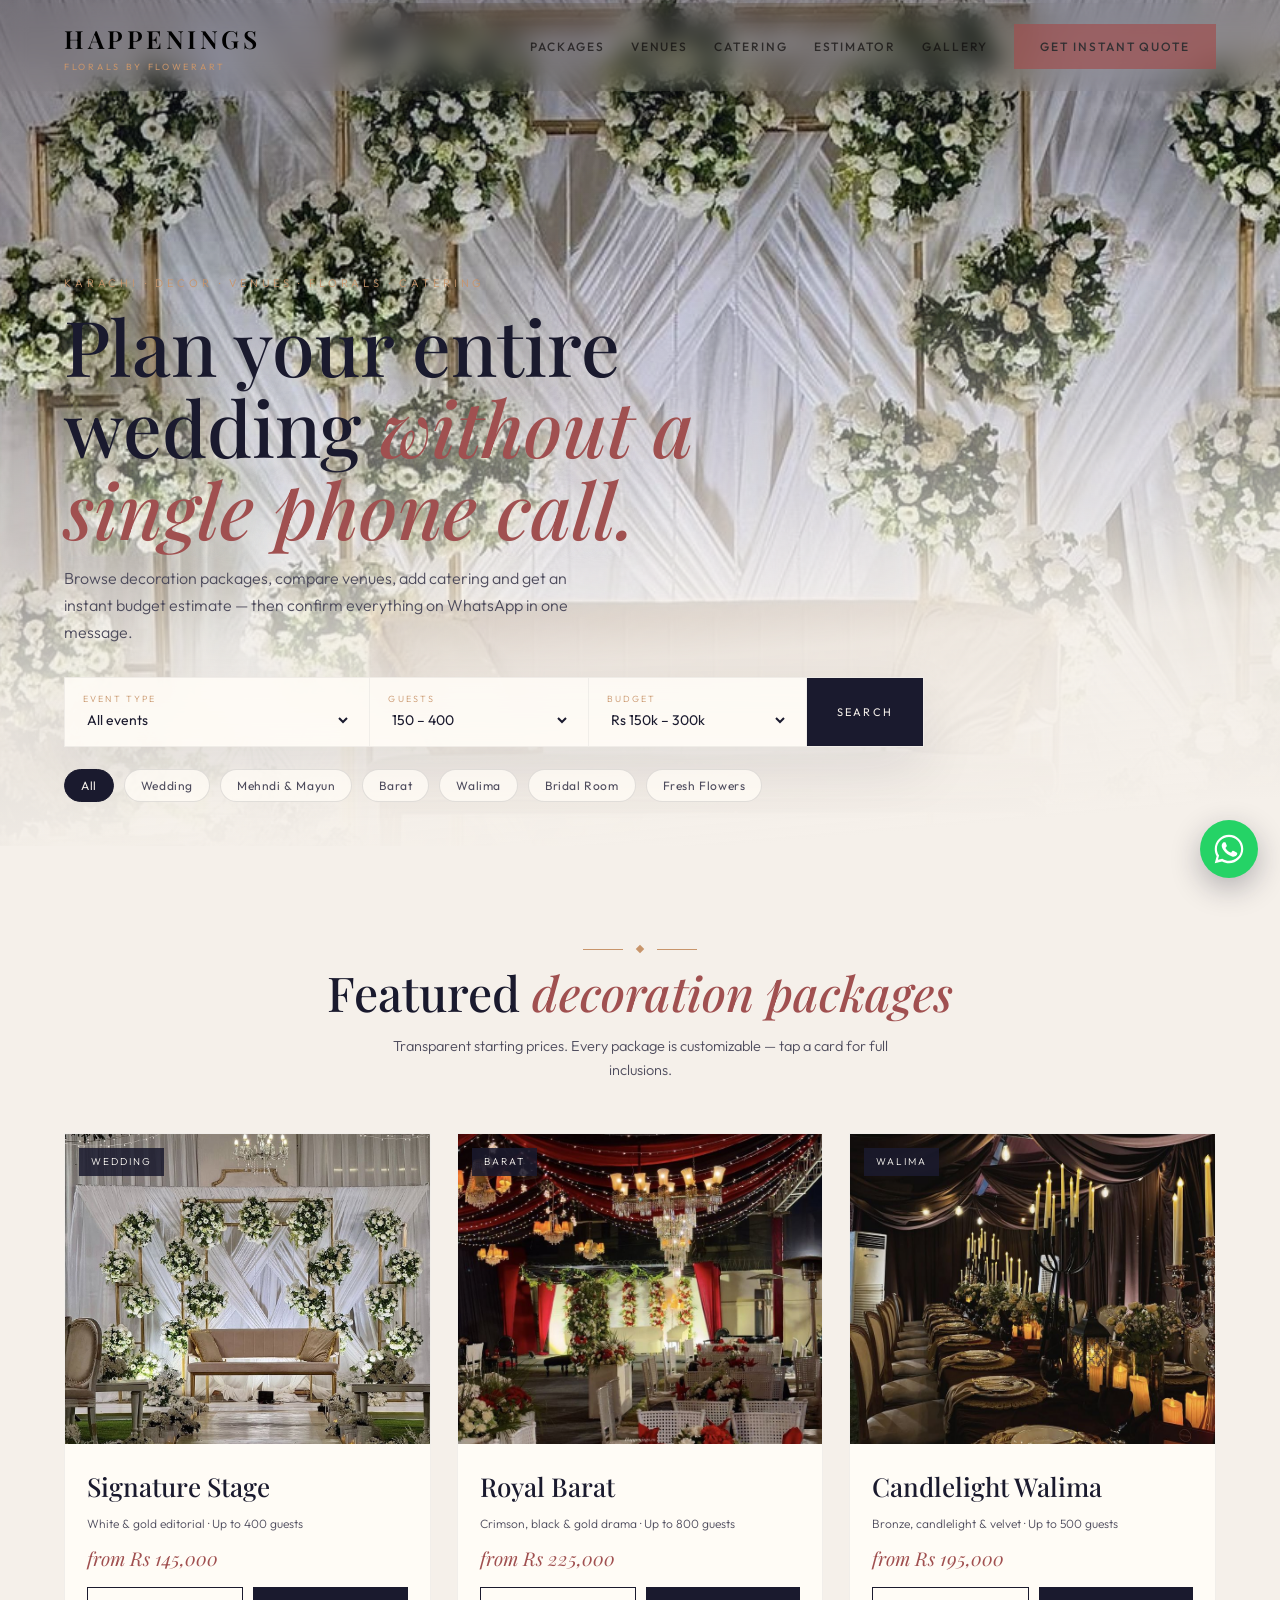
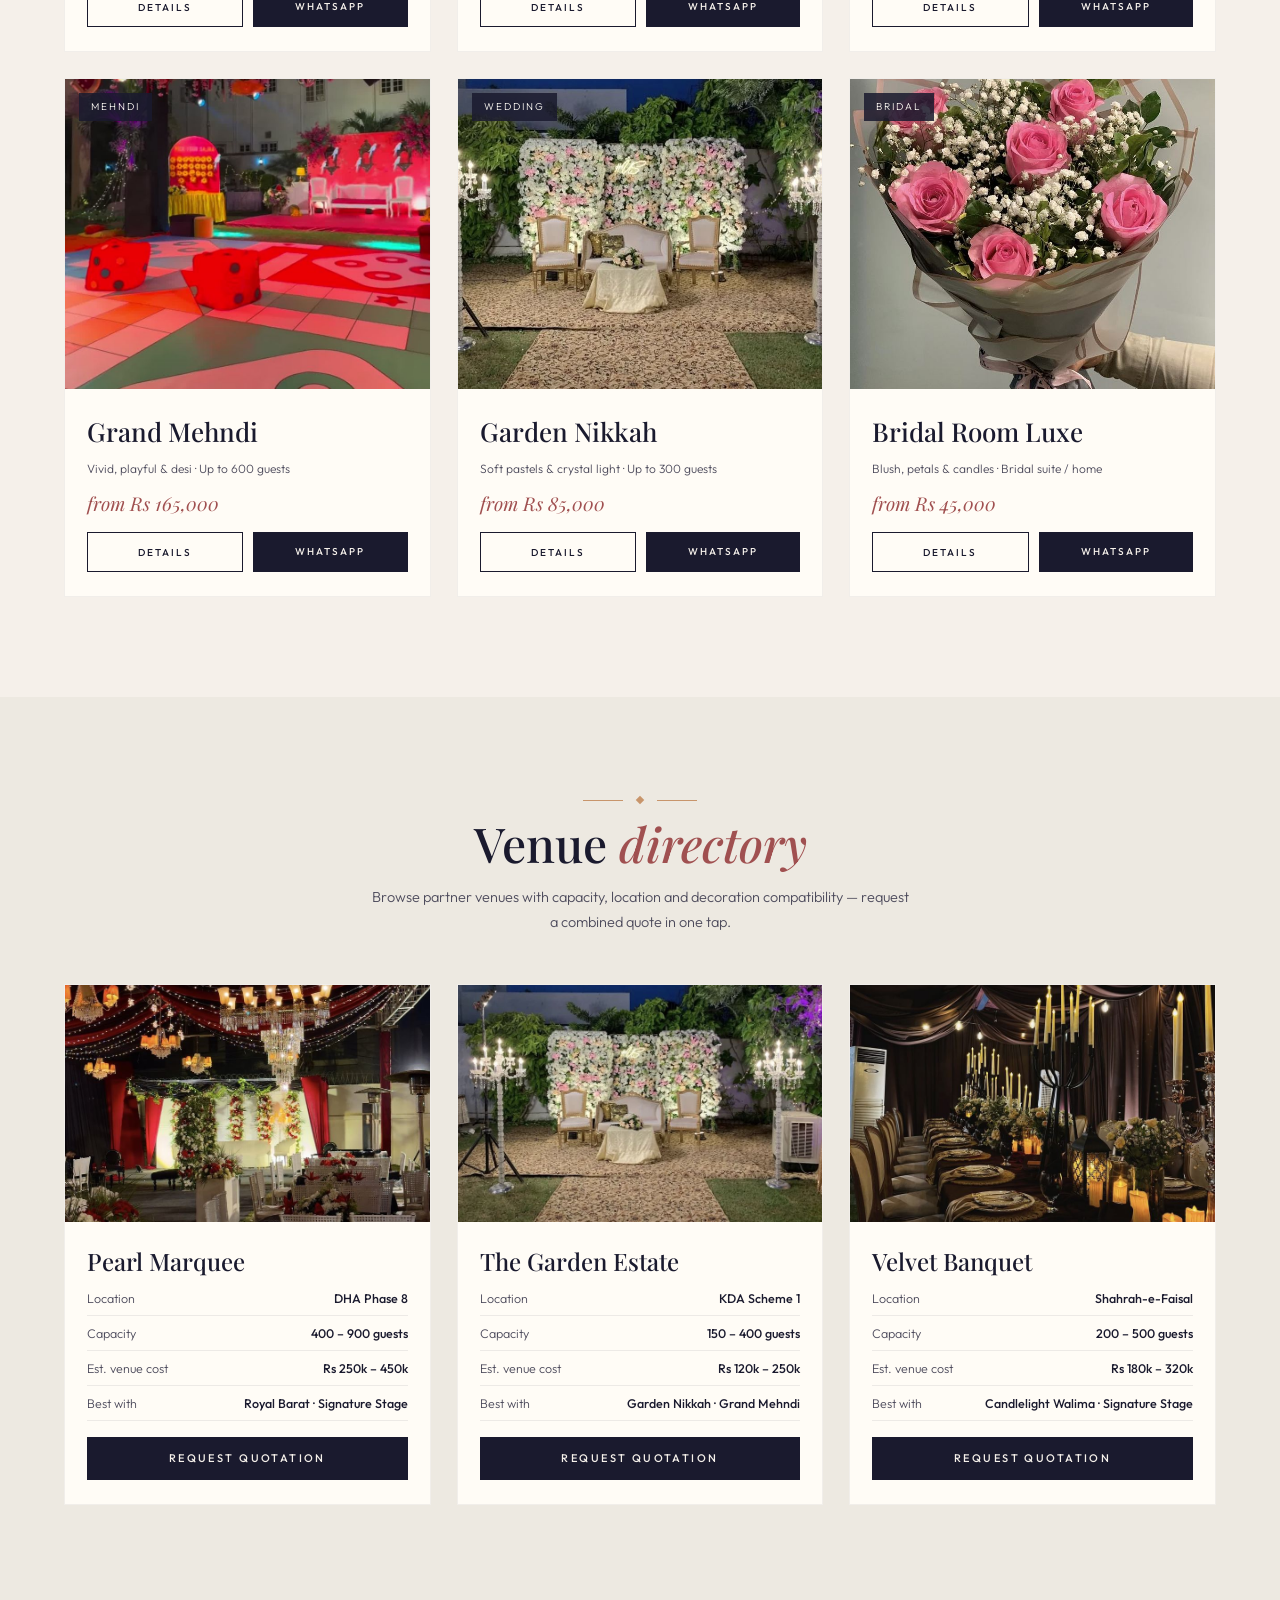
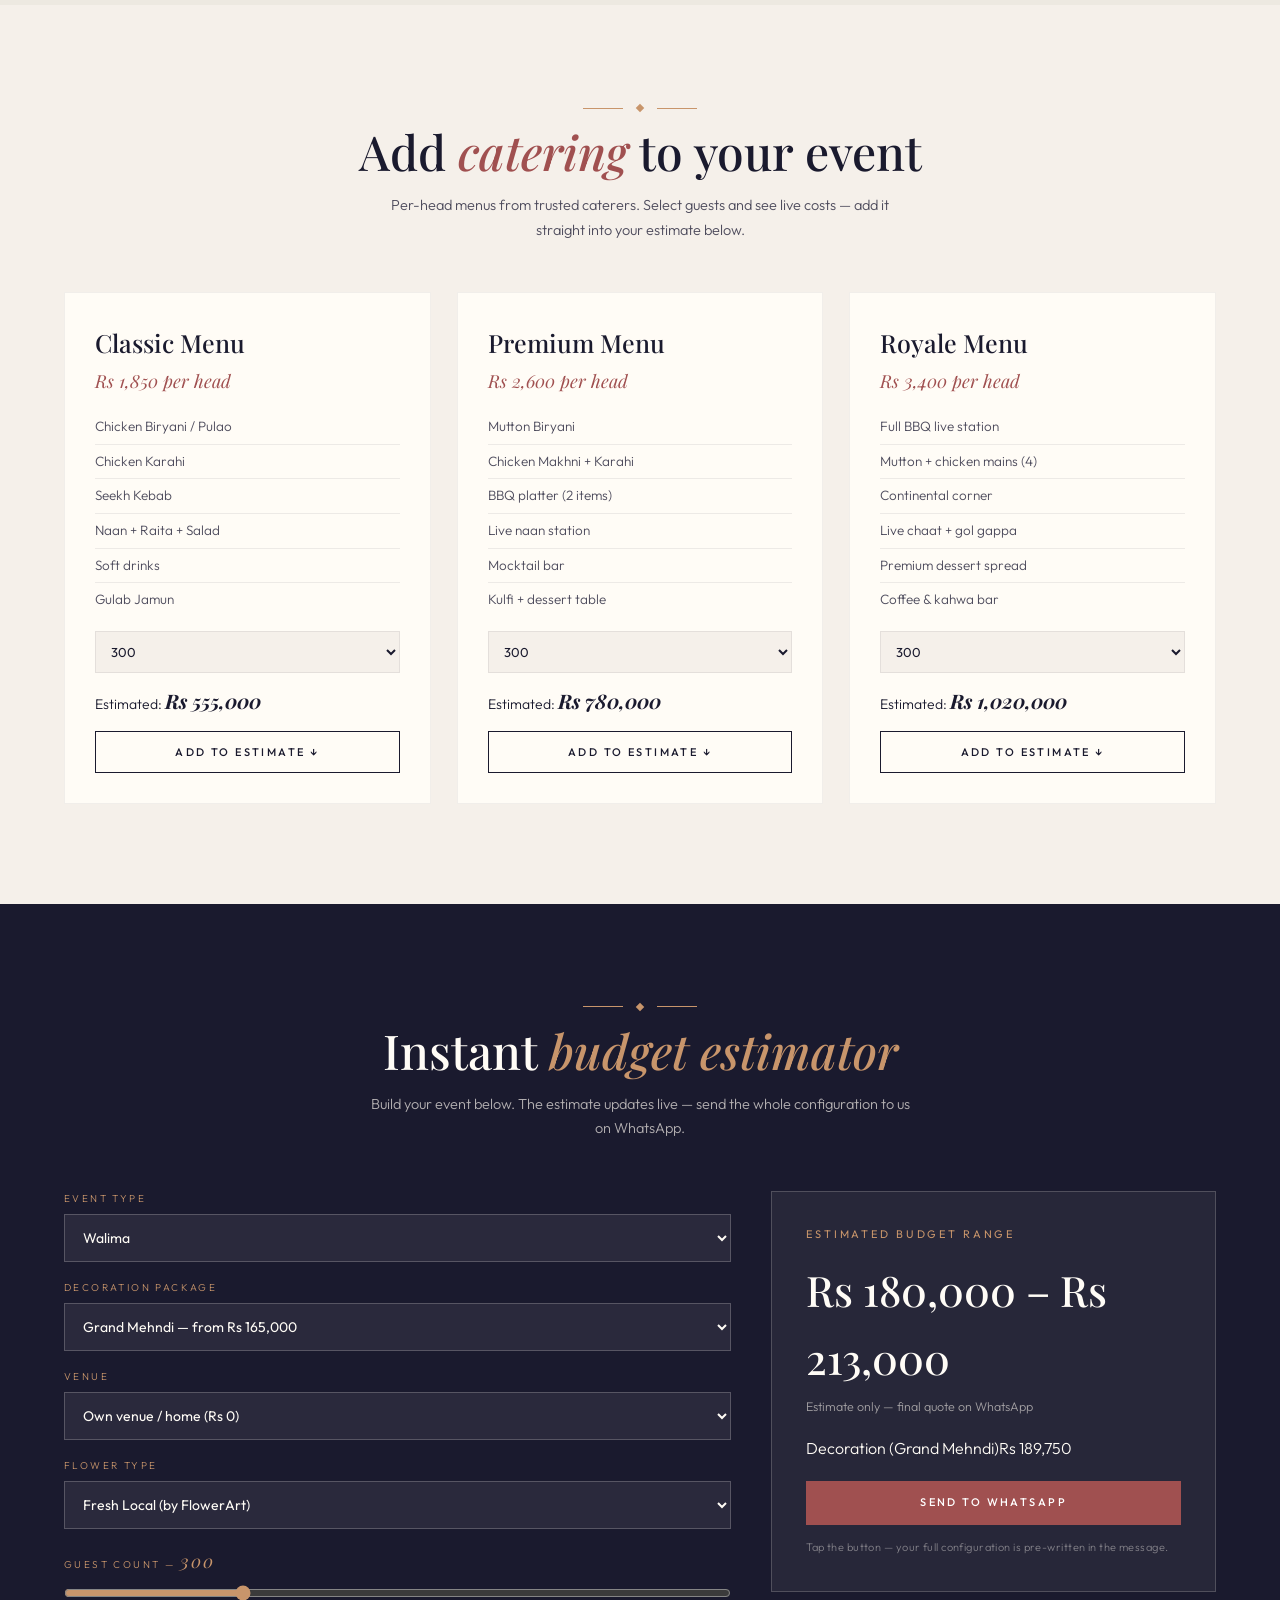
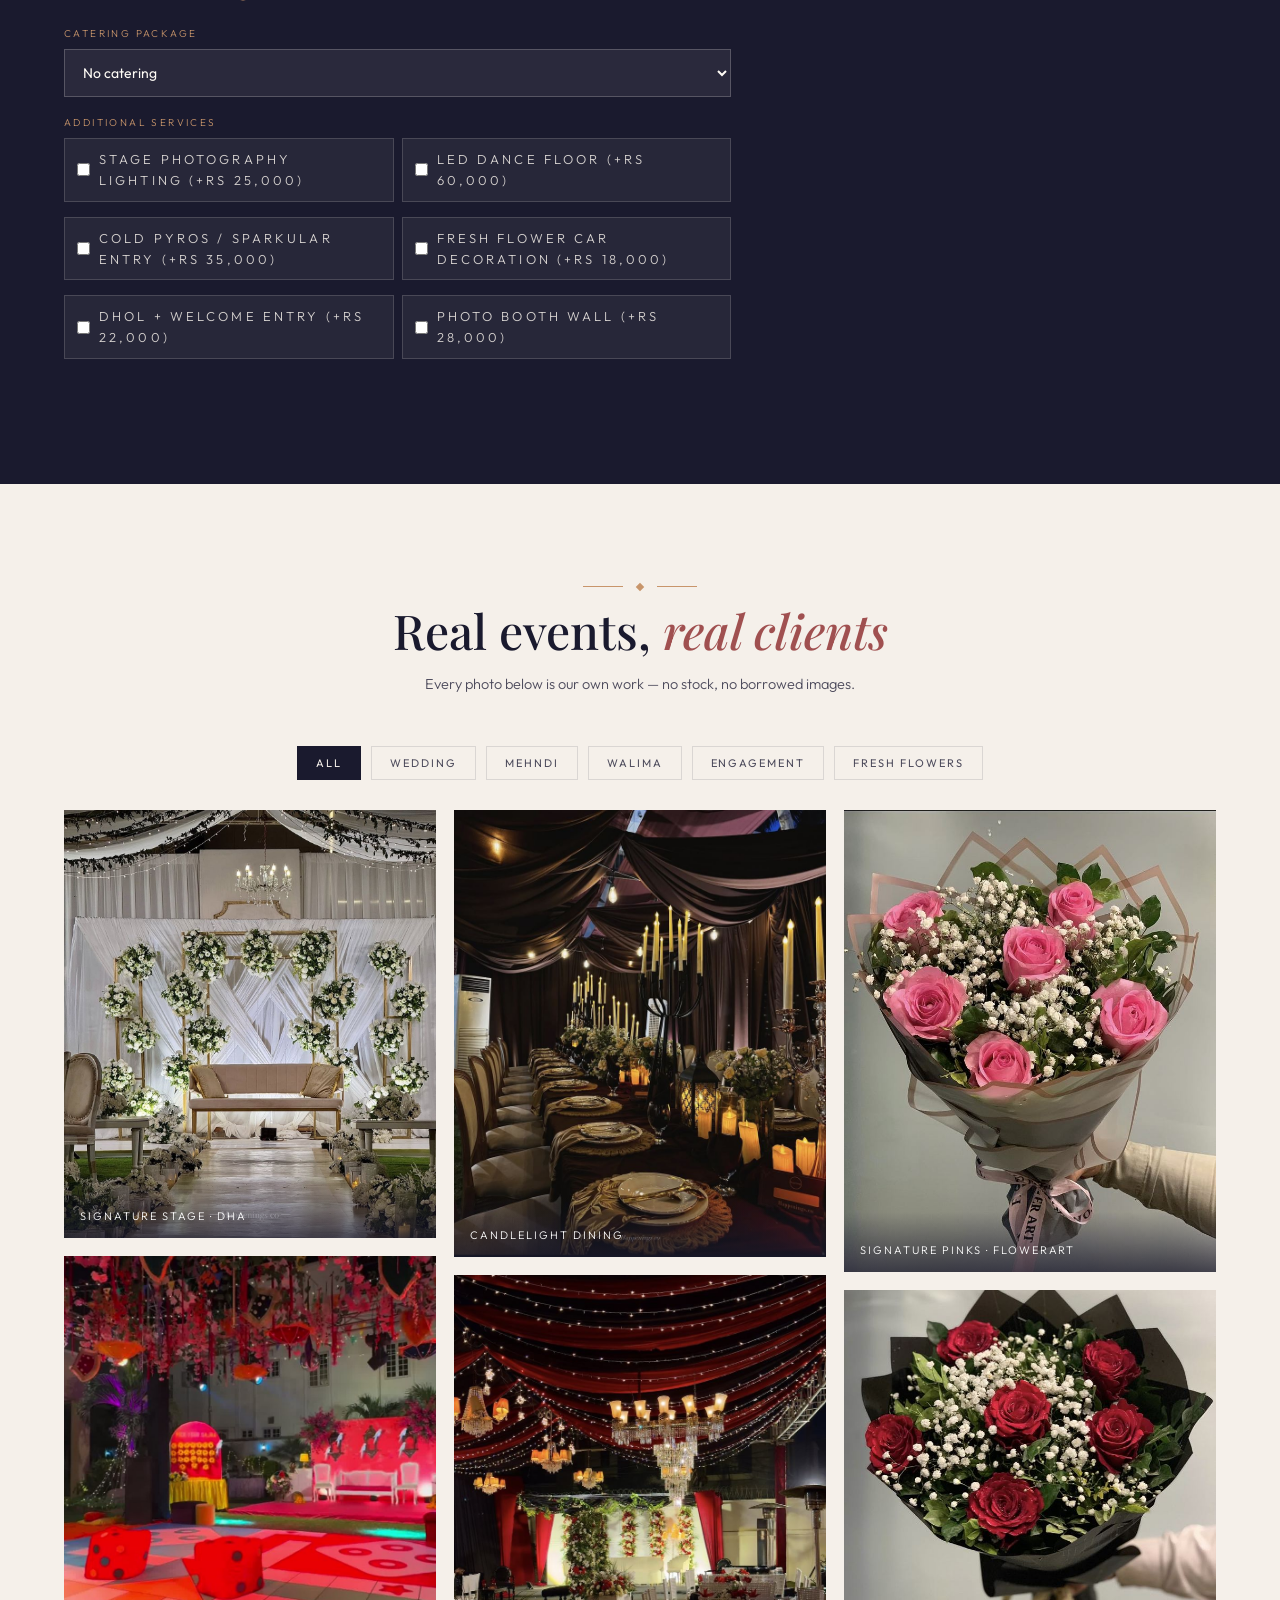
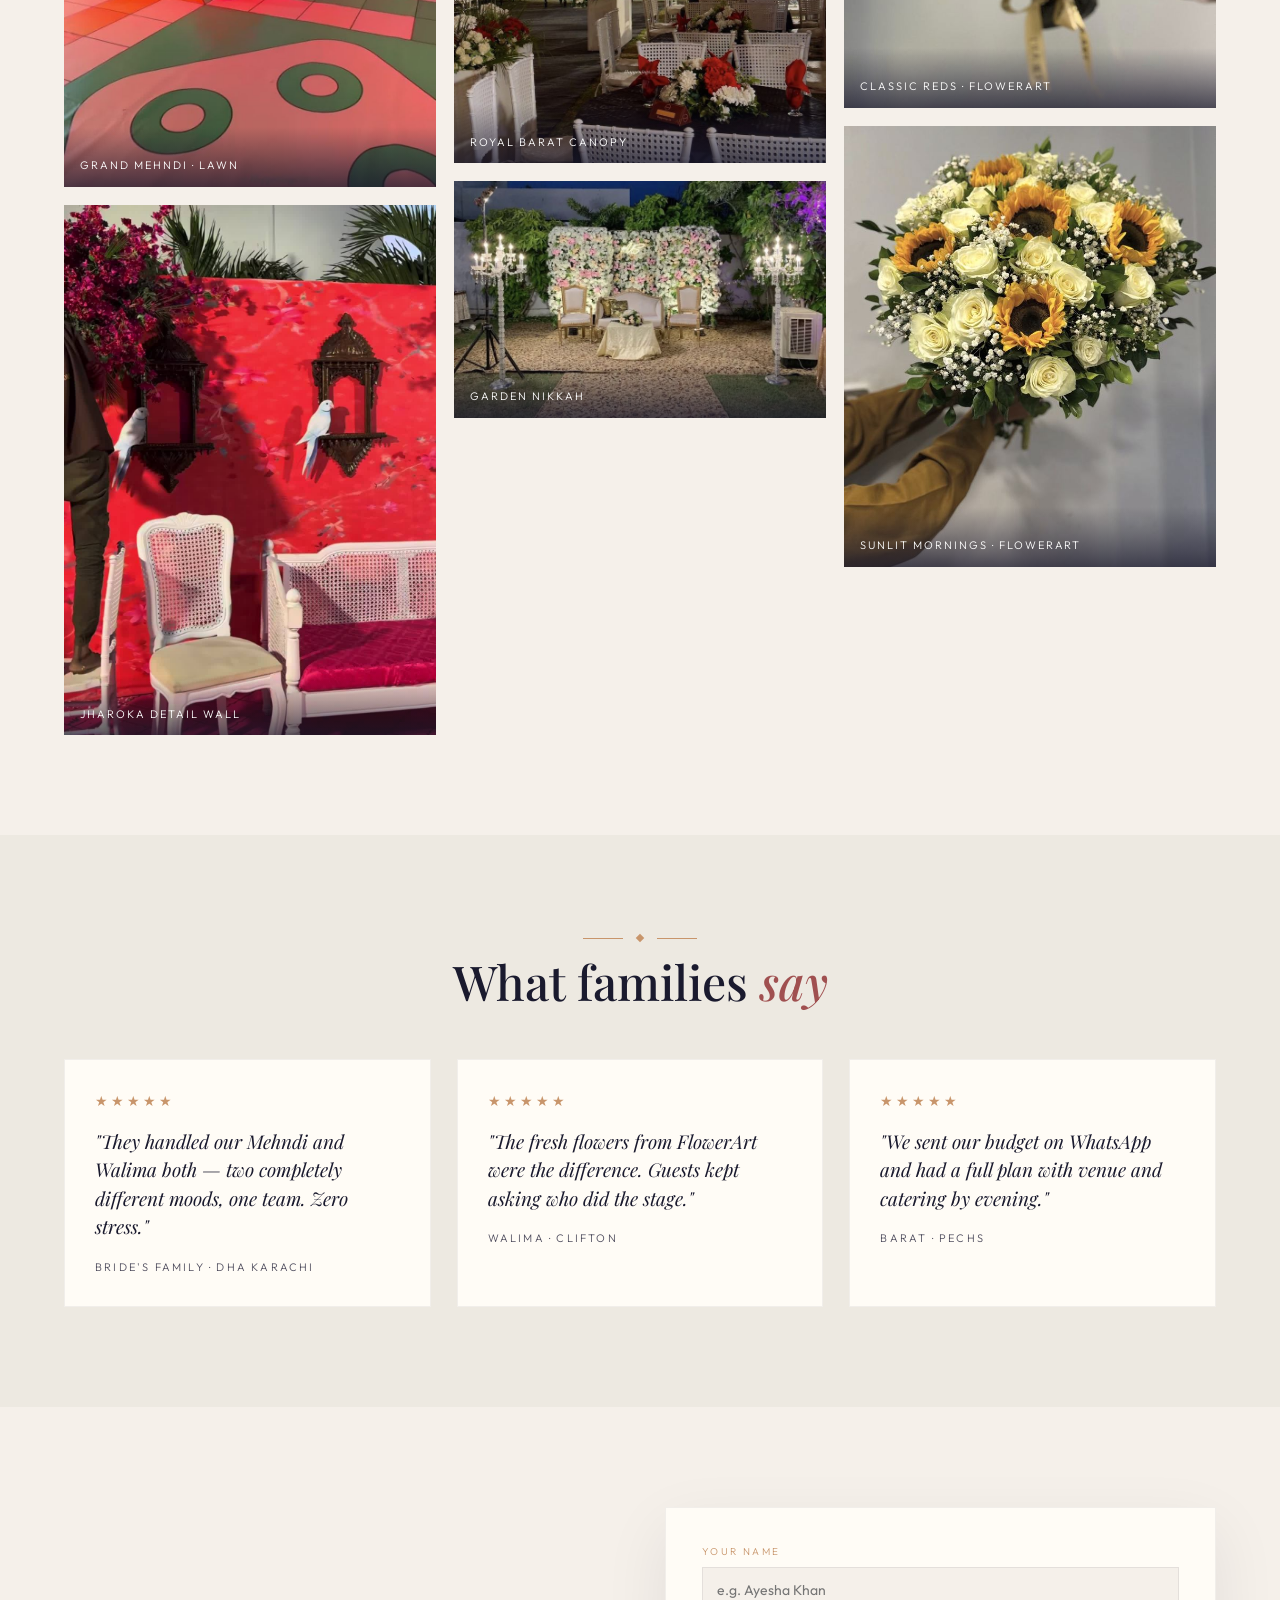
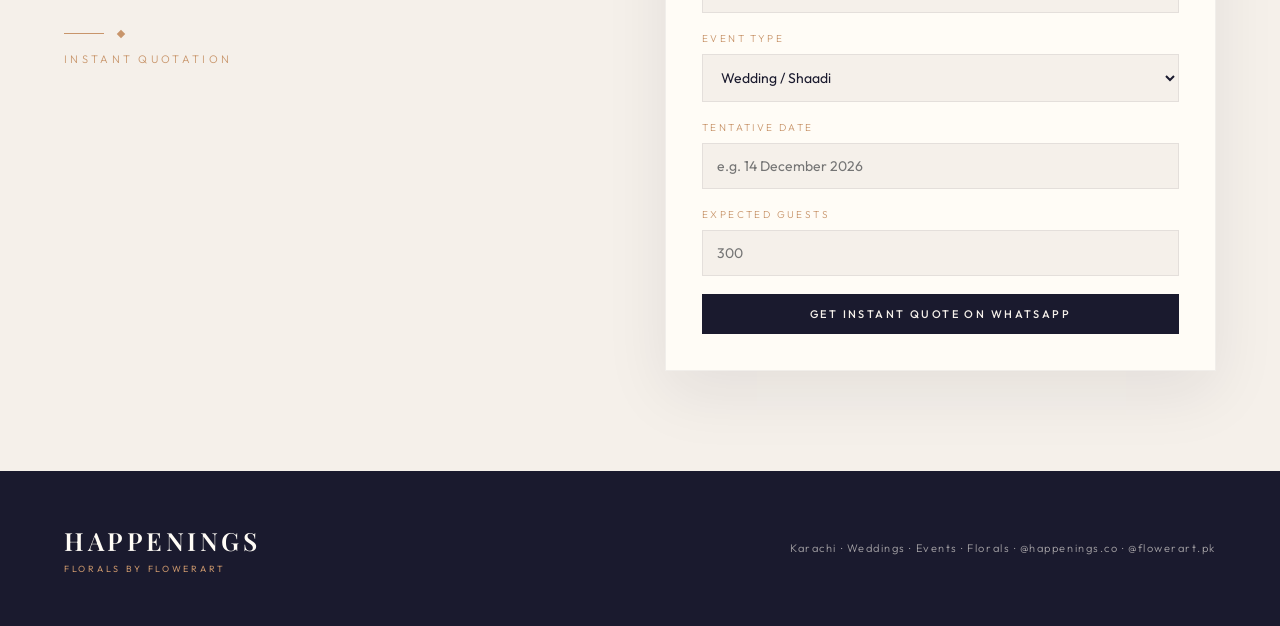
==== public/index.html @ 8556a4d1 "Deploy Happenings static site package" ====
<!DOCTYPE html>
<html lang="en">
<head>
<meta charset="UTF-8">
<meta name="viewport" content="width=device-width, initial-scale=1.0">
<meta name="description" content="Happenings — Karachi wedding decoration, venues, catering & event planning. Browse packages, get instant estimates on WhatsApp.">
<title>Happenings — Wedding Decor, Venues & Catering · Karachi</title>
<link rel="preconnect" href="https://fonts.googleapis.com">
<link rel="preconnect" href="https://fonts.gstatic.com" crossorigin>
<link href="https://fonts.googleapis.com/css2?family=Playfair+Display:ital,wght@0,400;0,500;0,600;0,700;1,400;1,500&family=Outfit:wght@300;400;500;600&display=swap" rel="stylesheet">
<style>
*{margin:0;padding:0;box-sizing:border-box}
html{scroll-behavior:smooth}
body{background:#F5F0EA;color:#1A1A2E;font-family:'Outfit',sans-serif;font-weight:300;line-height:1.6;overflow-x:hidden}
img{display:block;width:100%;height:100%;object-fit:cover}
::selection{background:#A05050;color:#fff}
a:focus-visible,button:focus-visible,select:focus-visible,input:focus-visible{outline:2px solid #A05050;outline-offset:2px}

/* Progress bar */
#progress{position:fixed;top:0;left:0;height:3px;background:linear-gradient(90deg,#C8956B,#A05050);z-index:999;width:0;pointer-events:none;transition:width .15s linear}

/* NAV */
nav{position:fixed;top:3px;left:0;right:0;z-index:60;display:flex;align-items:center;justify-content:space-between;padding:16px 5vw;background:rgba(245,240,234,0);backdrop-filter:blur(12px);border-bottom:1px solid transparent;transition:.4s}
nav.scrolled{background:rgba(245,240,234,.97);border-color:rgba(26,26,46,.08);box-shadow:0 2px 20px rgba(26,26,46,.06)}
.wm{font-family:'Playfair Display',serif;font-size:25px;letter-spacing:.14em;text-transform:uppercase;font-weight:600;color:#000}
.wm span{display:block;font-size:9px;letter-spacing:.3em;color:#C8956B;font-family:'Outfit';font-weight:400;margin-top:1px}
.nlinks{display:flex;gap:26px;align-items:center}
.nlinks a{color:#0f0c0c;text-decoration:none;font-size:12px;letter-spacing:.16em;text-transform:uppercase;opacity:.7;transition:.3s;font-weight:500}
.nlinks a:hover{opacity:1}
.btn{display:inline-block;border:none;text-decoration:none;font-size:11px;letter-spacing:.22em;text-transform:uppercase;padding:13px 26px;transition:.3s;font-weight:500;cursor:pointer;font-family:'Outfit',sans-serif}
.btn-rose{background:#A05050;color:#fff}
.btn-rose:hover{background:#1A1A2E}
.btn-dark{background:#1A1A2E;color:#F5F0EA}
.btn-dark:hover{background:#A05050}
.btn-line{background:transparent;border:1px solid #1A1A2E;color:#1A1A2E}
.btn-line:hover{background:#1A1A2E;color:#F5F0EA}

/* HERO */
header{min-height:94vh;display:flex;align-items:flex-end;position:relative;overflow:hidden;isolation:isolate}
.hero-bg{position:absolute;inset:-15%;z-index:0;will-change:transform}
.hero-veil{position:absolute;inset:0;z-index:1;background:linear-gradient(175deg,rgba(26,26,46,.38) 0%,rgba(26,26,46,.06) 35%,rgba(245,240,234,.92) 75%,#F5F0EA 95%)}
.hero-inner{width:100%;padding:160px 5vw 44px;position:relative;z-index:2}
h1{font-family:'Playfair Display',serif;font-weight:500;font-size:clamp(40px,6vw,78px);line-height:1.06;max-width:15ch;color:#1A1A2E;text-shadow:0 1px 24px rgba(245,240,234,.5)}
h1 em{font-style:italic;color:#A05050}
.hero-sub{max-width:50ch;margin-top:16px;font-size:16px;color:#4D4B5C;line-height:1.7}
@keyframes heroIn{from{opacity:0;transform:translateY(40px)}to{opacity:1;transform:none}}
.hero-anim{opacity:0;animation:heroIn 1s ease forwards}

/* SEARCH */
.search{margin-top:30px;background:rgba(255,252,246,.88);backdrop-filter:blur(14px);border:1px solid rgba(26,26,46,.06);box-shadow:0 22px 60px rgba(26,26,46,.09);display:grid;grid-template-columns:1.4fr 1fr 1fr auto;max-width:860px}
.search > div{padding:14px 18px;border-right:1px solid rgba(26,26,46,.06);display:flex;flex-direction:column;gap:2px}
.search label{font-size:9px;letter-spacing:.24em;text-transform:uppercase;color:#C8956B}
.search select{border:none;background:transparent;font-family:'Outfit';font-size:14px;color:#1A1A2E;padding:2px 0}
.search button{border:none;background:#1A1A2E;color:#F5F0EA;padding:0 30px;font-size:11px;letter-spacing:.2em;text-transform:uppercase;cursor:pointer;transition:.3s;font-family:'Outfit'}
.search button:hover{background:#A05050}

/* CHIPS */
.chips{display:flex;gap:10px;flex-wrap:wrap;margin-top:22px}
.chip{border:1px solid rgba(26,26,46,.12);background:rgba(255,252,246,.8);padding:8px 16px;font-size:12px;letter-spacing:.05em;border-radius:30px;cursor:pointer;transition:.25s;color:#4D4B5C;font-family:'Outfit'}
.chip.on{background:#1A1A2E;color:#F5F0EA;border-color:#1A1A2E}

/* SECTION */
section{padding:100px 5vw}
.diamond{display:flex;align-items:center;justify-content:center;gap:14px;margin-bottom:14px}
.diamond .l{width:40px;height:1px;background:#C8956B}
.diamond .d{width:6px;height:6px;background:#C8956B;transform:rotate(45deg)}
.sec-title{text-align:center;margin-bottom:50px}
h2{font-family:'Playfair Display',serif;font-weight:500;font-size:clamp(30px,4vw,48px);line-height:1.12}
h2 em{font-style:italic;color:#A05050}
.sec-sub{max-width:54ch;margin:14px auto 0;font-size:14.5px;color:#4D4B5C;line-height:1.7}

/* GRID */
.g3{display:grid;grid-template-columns:repeat(3,1fr);gap:26px}

/* PACKAGE CARD */
.pcard{background:#FFFCF6;border:1px solid rgba(26,26,46,.06);display:flex;flex-direction:column;transition:transform .35s,box-shadow .35s}
.pcard:hover{transform:translateY(-6px);box-shadow:0 22px 60px rgba(26,26,46,.12)}
.pcard .ph{aspect-ratio:4/3.4;overflow:hidden;position:relative}
.pcard .ph img{transition:transform .7s}
.pcard:hover .ph img{transform:scale(1.05)}
.ptag{position:absolute;top:14px;left:14px;background:rgba(26,26,46,.85);color:#FFFCF6;font-size:10px;letter-spacing:.2em;text-transform:uppercase;padding:6px 12px}
.pcard .tx{padding:22px 22px 24px;display:flex;flex-direction:column;flex:1}
.pcard h3{font-family:'Playfair Display',serif;font-size:26px;font-weight:500}
.pcard .meta{font-size:12px;color:#4D4B5C;margin:6px 0 10px}
.pcard .price{font-family:'Playfair Display',serif;font-style:italic;font-size:19px;color:#A05050;margin-bottom:14px}
.pcard .btns{margin-top:auto;display:flex;gap:10px}
.pcard .btns>*{flex:1;text-align:center;padding:12px 8px;font-size:10px;letter-spacing:.2em}

/* VENUE */
.alt-bg{background:#EDE9E1}
.vcard{background:#FFFCF6;border:1px solid rgba(26,26,46,.06);transition:transform .35s,box-shadow .35s}
.vcard:hover{transform:translateY(-6px);box-shadow:0 22px 60px rgba(26,26,46,.10)}
.vcard .ph{aspect-ratio:4/2.6;overflow:hidden}
.vcard .ph img{transition:transform .7s}
.vcard:hover .ph img{transform:scale(1.04)}
.vcard .tx{padding:20px 22px 24px}
.vcard h3{font-family:'Playfair Display',serif;font-size:24px;font-weight:500}
.vrow{display:flex;justify-content:space-between;font-size:12.5px;color:#4D4B5C;padding:7px 0;border-bottom:1px solid rgba(26,26,46,.08)}
.vrow b{color:#1A1A2E;font-weight:500}

/* CATERING */
.ccard{background:#FFFCF6;border:1px solid rgba(26,26,46,.06);padding:30px}
.ccard h3{font-family:'Playfair Display',serif;font-size:25px;font-weight:500}
.ccard .per{font-family:'Playfair Display',serif;font-style:italic;font-size:18px;color:#A05050;margin:4px 0 14px}
.ccard li{list-style:none;font-size:13.5px;color:#4D4B5C;padding:6px 0;border-top:1px solid rgba(26,26,46,.08)}
.ccard li:first-child{border-top:none}
.csel{width:100%;padding:11px;border:1px solid rgba(26,26,46,.08);background:#F5F0EA;font-family:'Outfit';font-size:13px;color:#1A1A2E;margin-top:14px}
.ccost{margin-top:12px;font-size:14px}
.ccost b{font-family:'Playfair Display',serif;font-style:italic;font-size:20px;color:#1A1A2E}

/* ESTIMATOR */
.est{background:#1A1A2E;color:#FFFCF6}
.est h2{color:#FFFCF6}
.est h2 em{color:#C8956B}
.est-grid{display:grid;grid-template-columns:1.2fr .8fr;gap:40px;align-items:start}
.efl{margin-bottom:18px}
.efl label{display:block;font-size:10px;letter-spacing:.24em;text-transform:uppercase;color:#C8956B;margin-bottom:7px}
.efl select,.efl input[type=number]{width:100%;padding:13px 14px;background:rgba(245,240,234,.07);border:1px solid rgba(245,240,234,.22);color:#FFFCF6;font-family:'Outfit';font-size:14px}
.efl select option{color:#1A1A2E}
.efl input[type=range]{width:100%;accent-color:#C8956B}
.gval{font-family:'Playfair Display',serif;font-style:italic;font-size:18px;color:#C8956B}
.addg{display:grid;grid-template-columns:1fr 1fr;gap:8px}
.addg label{display:flex;gap:9px;align-items:center;font-size:13px;color:rgba(245,240,234,.85);background:rgba(245,240,234,.06);border:1px solid rgba(245,240,234,.16);padding:10px 12px;cursor:pointer}
.addg input{accent-color:#C8956B}
.est-out{background:rgba(245,240,234,.06);border:1px solid rgba(245,240,234,.2);padding:34px;position:sticky;top:90px}
.est-out h3{font-size:11px;letter-spacing:.26em;text-transform:uppercase;color:#C8956B;font-weight:400}
.est-total{font-family:'Playfair Display',serif;font-weight:500;font-size:clamp(28px,3.4vw,42px);margin:14px 0 4px;color:#FFFCF6}
.est-sub{font-size:12.5px;color:rgba(245,240,234,.6)}
.est-lines div{display:flex;justify-content:space-between;padding:7px 0;border-top:1px solid rgba(245,240,234,.14);color:rgba(245,240,234,.85);font-size:13px}
.est-disc{font-size:11px;color:rgba(245,240,234,.45);margin-top:14px;letter-spacing:.04em}

/* GALLERY */
.gtab{border:1px solid rgba(26,26,46,.12);background:transparent;padding:9px 18px;font-size:11px;letter-spacing:.18em;text-transform:uppercase;color:#4D4B5C;cursor:pointer;transition:.25s;font-family:'Outfit'}
.gtab.on{background:#1A1A2E;color:#F5F0EA;border-color:#1A1A2E}
.masonry{column-count:3;column-gap:18px}
.gitem{break-inside:avoid;margin-bottom:18px;position:relative;overflow:hidden}
.gitem img{transition:transform .6s}
.gitem:hover img{transform:scale(1.04)}
.gitem figcaption{position:absolute;bottom:0;left:0;right:0;padding:30px 16px 12px;font-size:11px;letter-spacing:.18em;text-transform:uppercase;color:#fff;background:linear-gradient(transparent,rgba(26,26,46,.7))}

/* TESTIMONIALS */
.tcard{border:1px solid rgba(26,26,46,.06);background:#FFFCF6;padding:30px}
.tcard .stars{color:#C8956B;letter-spacing:3px;font-size:14px}
.tcard p{font-family:'Playfair Display',serif;font-style:italic;font-size:19px;line-height:1.5;margin:14px 0 18px;color:#1A1A2E}
.tcard .who{font-size:11px;letter-spacing:.2em;text-transform:uppercase;color:#4D4B5C}

/* QUOTE */
.qgrid{display:grid;grid-template-columns:1fr 1fr;gap:50px;align-items:center}
.qform{background:#FFFCF6;border:1px solid rgba(26,26,46,.06);padding:36px;box-shadow:0 22px 60px rgba(26,26,46,.08)}
.qform label{display:block;font-size:10px;letter-spacing:.24em;text-transform:uppercase;color:#C8956B;margin-bottom:7px}
.qform input,.qform select{width:100%;padding:13px 14px;border:1px solid rgba(26,26,46,.08);background:#F5F0EA;font-family:'Outfit';font-size:14px;color:#1A1A2E;margin-bottom:18px}

/* MODAL */
.modal-wrap{position:fixed;inset:0;z-index:80;background:rgba(26,26,46,.5);display:none;align-items:center;justify-content:center;padding:4vw;backdrop-filter:blur(4px)}
.modal-wrap.open{display:flex}
.modal{background:#FFFCF6;max-width:880px;width:100%;max-height:88vh;overflow:auto;display:grid;grid-template-columns:1fr 1.1fr}
.modal .ph{min-height:320px}
.modal h3{font-family:'Playfair Display',serif;font-size:32px;font-weight:500}
.modal .price{font-family:'Playfair Display',serif;font-style:italic;font-size:20px;color:#A05050;margin:6px 0 18px}
.modal h4{font-size:11px;letter-spacing:.24em;text-transform:uppercase;color:#C8956B;margin:18px 0 8px;font-weight:400}
.modal .specs{display:grid;grid-template-columns:1fr 1fr;gap:4px 18px;font-size:13px;color:#4D4B5C}
.modal .specs b{color:#1A1A2E;font-weight:500}
.modal li{list-style:none;font-size:13.5px;color:#4D4B5C;padding:6px 0;border-top:1px solid rgba(26,26,46,.08)}
.modal li:first-child{border-top:none}
.mclose{position:sticky;top:0;float:right;background:#1A1A2E;color:#F5F0EA;border:none;width:38px;height:38px;font-size:16px;cursor:pointer;transition:.3s;z-index:2}
.mclose:hover{background:#A05050}

footer{background:#1A1A2E;color:rgba(245,240,234,.65);padding:50px 5vw;display:flex;justify-content:space-between;flex-wrap:wrap;gap:20px;align-items:center}
footer .wm{color:#FFFCF6}

.wa-fab{position:fixed;right:22px;bottom:22px;z-index:70;background:#25D366;color:#fff;width:58px;height:58px;border-radius:50%;display:flex;align-items:center;justify-content:center;box-shadow:0 10px 30px rgba(26,26,46,.3);text-decoration:none;transition:transform .25s}
.wa-fab:hover{transform:scale(1.1)}
.wa-fab svg{width:30px;height:30px;fill:#fff}

[data-reveal]{opacity:0;transform:translateY(24px);transition:opacity .75s ease,transform .75s ease}
[data-reveal].in{opacity:1;transform:none}
@media(prefers-reduced-motion:reduce){[data-reveal]{opacity:1;transform:none;transition:none}.hero-anim{animation:none;opacity:1}html{scroll-behavior:auto}}
@media(max-width:980px){.nlinks a:not(.btn-rose){display:none}.g3{grid-template-columns:1fr 1fr}.masonry{column-count:2}.search{grid-template-columns:1fr 1fr}.search button{grid-column:1/-1;padding:14px}.est-grid{grid-template-columns:1fr}.est-out{position:static}.qgrid{grid-template-columns:1fr}.modal{grid-template-columns:1fr;max-height:92vh}.modal .ph{min-height:220px}}
@media(max-width:600px){.g3{grid-template-columns:1fr}.masonry{column-count:1}section{padding:80px 6vw}.addg{grid-template-columns:1fr}}
</style>
</head>
<body>
<div id="progress"></div>
<nav id="nav">
  <div class="wm">Happenings<span>florals by FlowerArt</span></div>
  <div class="nlinks">
    <a href="#packages">Packages</a><a href="#venues">Venues</a><a href="#catering">Catering</a><a href="#estimator">Estimator</a><a href="#gallery">Gallery</a>
    <a class="btn btn-rose" href="#quote">Get Instant Quote</a>
  </div>
</nav>

<header>
  <div class="hero-bg" id="hero-bg"><img id="hero-img" alt="Luxury wedding stage by Happenings"></div>
  <div class="hero-veil"></div>
  <div class="hero-inner">
    <p class="hero-anim" style="font-size:11px;letter-spacing:.35em;text-transform:uppercase;color:#C8956B;animation-delay:.2s">Karachi · Decor · Venues · Florals · Catering</p>
    <h1 class="hero-anim" style="margin-top:12px;animation-delay:.45s">Plan your entire wedding <em>without a single phone call.</em></h1>
    <p class="hero-sub hero-anim" style="animation-delay:.65s">Browse decoration packages, compare venues, add catering and get an instant budget estimate — then confirm everything on WhatsApp in one message.</p>
    <div class="search hero-anim" style="animation-delay:.85s">
      <div><label>Event Type</label><select id="s-type"><option value="">All events</option><option>Wedding / Shaadi</option><option>Mehndi &amp; Mayun</option><option>Barat</option><option>Walima</option><option>Nikkah &amp; Engagement</option><option>Bridal Room</option><option>Birthday</option><option>Corporate</option></select></div>
      <div><label>Guests</label><select><option>Up to 150</option><option selected>150 – 400</option><option>400 – 800</option><option>800+</option></select></div>
      <div><label>Budget</label><select><option>Under Rs 150k</option><option selected>Rs 150k – 300k</option><option>Rs 300k+</option></select></div>
      <button onclick="document.getElementById('packages').scrollIntoView({behavior:'smooth'})">Search</button>
    </div>
    <div class="chips hero-anim" style="animation-delay:1s" id="chips"></div>
  </div>
</header>

<section id="packages">
  <div class="diamond" data-reveal><div class="l"></div><div class="d"></div><div class="l"></div></div>
  <div class="sec-title" data-reveal><h2>Featured <em>decoration packages</em></h2><p class="sec-sub">Transparent starting prices. Every package is customizable — tap a card for full inclusions.</p></div>
  <div class="g3" id="pkg-grid"></div>
</section>

<section class="alt-bg" id="venues">
  <div class="diamond" data-reveal><div class="l"></div><div class="d"></div><div class="l"></div></div>
  <div class="sec-title" data-reveal><h2>Venue <em>directory</em></h2><p class="sec-sub">Browse partner venues with capacity, location and decoration compatibility — request a combined quote in one tap.</p></div>
  <div class="g3" id="venue-grid"></div>
</section>

<section id="catering">
  <div class="diamond" data-reveal><div class="l"></div><div class="d"></div><div class="l"></div></div>
  <div class="sec-title" data-reveal><h2>Add <em>catering</em> to your event</h2><p class="sec-sub">Per-head menus from trusted caterers. Select guests and see live costs — add it straight into your estimate below.</p></div>
  <div class="g3" id="cat-grid"></div>
</section>

<section class="est" id="estimator">
  <div class="diamond" data-reveal><div class="l"></div><div class="d"></div><div class="l"></div></div>
  <div class="sec-title" data-reveal><h2>Instant <em>budget estimator</em></h2><p class="sec-sub" style="color:rgba(245,240,234,.7)">Build your event below. The estimate updates live — send the whole configuration to us on WhatsApp.</p></div>
  <div class="est-grid">
    <div>
      <div class="efl"><label>Event Type</label><select id="e-type" onchange="calc()"><option>Wedding / Shaadi</option><option>Mehndi &amp; Mayun</option><option>Barat</option><option selected>Walima</option><option>Nikkah &amp; Engagement</option><option>Bridal Room Decoration</option><option>Birthday</option><option>Corporate Event</option></select></div>
      <div class="efl"><label>Decoration Package</label><select id="e-pkg" onchange="calc()"></select></div>
      <div class="efl"><label>Venue</label><select id="e-venue" onchange="calc()"></select></div>
      <div class="efl"><label>Flower Type</label><select id="e-flower" onchange="calc()"><option value="1">Premium Silk / Artificial</option><option value="1.15" selected>Fresh Local (by FlowerArt)</option><option value="1.4">Fresh Imported (by FlowerArt)</option></select></div>
      <div class="efl"><label>Guest Count — <span class="gval" id="e-gval">300</span></label><input type="range" id="e-guests" min="50" max="1000" step="25" value="300" oninput="calc()"></div>
      <div class="efl"><label>Catering Package</label><select id="e-cat" onchange="calc()"></select></div>
      <div class="efl"><label>Additional Services</label><div class="addg" id="e-addons"></div></div>
    </div>
    <div class="est-out" data-reveal>
      <h3>Estimated Budget Range</h3>
      <div class="est-total" id="est-total">Rs 0 – 0</div>
      <div class="est-sub">Estimate only — final quote on WhatsApp</div>
      <div id="est-lines" style="margin:20px 0"></div>
      <a class="btn btn-rose" id="est-wa" href="#" target="_blank" rel="noopener" style="display:block;width:100%;text-align:center">Send to WhatsApp</a>
      <p class="est-disc">Tap the button — your full configuration is pre-written in the message.</p>
    </div>
  </div>
</section>

<section id="gallery">
  <div class="diamond" data-reveal><div class="l"></div><div class="d"></div><div class="l"></div></div>
  <div class="sec-title" data-reveal><h2>Real events, <em>real clients</em></h2><p class="sec-sub">Every photo below is our own work — no stock, no borrowed images.</p></div>
  <div style="display:flex;gap:10px;flex-wrap:wrap;justify-content:center;margin-bottom:30px" id="gtabs"></div>
  <div class="masonry" id="gal"></div>
</section>

<section class="alt-bg">
  <div class="diamond" data-reveal><div class="l"></div><div class="d"></div><div class="l"></div></div>
  <div class="sec-title" data-reveal><h2>What families <em>say</em></h2></div>
  <div class="g3">
    <div class="tcard" data-reveal><div class="stars">★★★★★</div><p>"They handled our Mehndi and Walima both — two completely different moods, one team. Zero stress."</p><div class="who">Bride's Family · DHA Karachi</div></div>
    <div class="tcard" data-reveal><div class="stars">★★★★★</div><p>"The fresh flowers from FlowerArt were the difference. Guests kept asking who did the stage."</p><div class="who">Walima · Clifton</div></div>
    <div class="tcard" data-reveal><div class="stars">★★★★★</div><p>"We sent our budget on WhatsApp and had a full plan with venue and catering by evening."</p><div class="who">Barat · PECHS</div></div>
  </div>
</section>

<section id="quote">
  <div class="qgrid">
    <div>
      <div class="diamond" data-reveal style="justify-content:flex-start"><div class="l"></div><div class="d"></div></div>
      <p data-reveal style="font-size:11px;letter-spacing:.3em;text-transform:uppercase;color:#C8956B">Instant Quotation</p>
      <h2 data-reveal style="margin-top:8px">Your quote, <em>before you finish your chai.</em></h2>
      <p data-reveal class="sec-sub" style="margin-top:14px;max-width:46ch">Fill the form — it opens WhatsApp with everything pre-written. We reply with availability, ideas and a clear price during business hours.</p>
    </div>
    <div class="qform" data-reveal>
      <label>Your Name</label><input id="q-name" type="text" placeholder="e.g. Ayesha Khan">
      <label>Event Type</label><select id="q-type"><option>Wedding / Shaadi</option><option>Mehndi &amp; Mayun</option><option>Barat</option><option>Walima</option><option>Nikkah &amp; Engagement</option><option>Bridal Room</option><option>Birthday</option><option>Corporate</option></select>
      <label>Tentative Date</label><input id="q-date" type="text" placeholder="e.g. 14 December 2026">
      <label>Expected Guests</label><input id="q-guests" type="number" placeholder="300" min="20">
      <button class="btn btn-dark" style="width:100%" onclick="quickQuote()">Get Instant Quote on WhatsApp</button>
    </div>
  </div>
</section>

<footer>
  <div class="wm">Happenings<span>florals by FlowerArt</span></div>
  <p style="font-size:11px;letter-spacing:.14em">Karachi · Weddings · Events · Florals · @happenings.co · @flowerart.pk</p>
</footer>

<a class="wa-fab" href="https://wa.me/923302894915?text=Salam!%20I%27d%20like%20to%20plan%20an%20event%20with%20Happenings." target="_blank" rel="noopener" aria-label="Chat on WhatsApp">
  <svg viewBox="0 0 32 32"><path d="M16 .8C7.6.8.8 7.6.8 16c0 2.7.7 5.3 2 7.6L.8 31.2l7.8-2c2.2 1.2 4.7 1.9 7.4 1.9 8.4 0 15.2-6.8 15.2-15.2S24.4.8 16 .8zm0 27.7c-2.4 0-4.7-.7-6.7-1.9l-.5-.3-4.6 1.2 1.2-4.5-.3-.5c-1.3-2-2-4.4-2-6.8C3.1 8.9 8.9 3.1 16 3.1S28.9 8.9 28.9 16 23.1 28.5 16 28.5zm7.1-9.3c-.4-.2-2.3-1.1-2.6-1.3-.4-.1-.6-.2-.9.2-.3.4-1 1.3-1.2 1.5-.2.3-.4.3-.8.1-.4-.2-1.6-.6-3.1-1.9-1.1-1-1.9-2.2-2.1-2.6-.2-.4 0-.6.2-.8.2-.2.4-.4.6-.7.2-.2.3-.4.4-.7.1-.3.1-.5 0-.7-.1-.2-.9-2.1-1.2-2.9-.3-.8-.6-.7-.9-.7h-.8c-.3 0-.7.1-1.1.5-.4.4-1.4 1.4-1.4 3.4s1.5 3.9 1.7 4.2c.2.3 2.9 4.4 7 6.2 1 .4 1.7.7 2.3.9 1 .3 1.9.3 2.6.2.8-.1 2.3-1 2.7-1.9.3-.9.3-1.7.2-1.9-.1-.2-.3-.3-.7-.5z"/></svg>
</a>

<div class="modal-wrap" id="modal-wrap" onclick="if(event.target===this)closeModal()">
  <div class="modal"><div class="ph"><img id="m-img" alt=""></div><div style="padding:34px"><button class="mclose" onclick="closeModal()">✕</button><h3 id="m-name"></h3><div class="price" id="m-price"></div><div class="specs" id="m-specs"></div><h4>Inclusions</h4><ul id="m-inc"></ul><h4>Custom Add-ons</h4><ul id="m-add"></ul><a class="btn btn-rose" id="m-wa" href="#" target="_blank" rel="noopener" style="display:block;width:100%;text-align:center;margin-top:22px">Inquire on WhatsApp</a></div></div>
</div>

<script>
const WA='923302894915', fmt=n=>'Rs '+n.toLocaleString('en-PK');
const PKGS=[
{id:'signature',cat:'wedding',name:'Signature Stage',img:'hero',price:145000,sty:'White & gold editorial',cap:'Up to 400 guests',venues:'Banquet · Marquee · Lawn',flowers:'Fresh white florals + greens',inc:['Full stage with floral spheres','Draped backdrop + gold frames','Aisle styling with candles','Couple seating + cushions','Entrance arrangement','On-ground team'],add:['Chandelier cluster — Rs 30,000','Extended aisle florals — Rs 22,000','Cold pyros entry — Rs 35,000']},
{id:'barat',cat:'barat',name:'Royal Barat',img:'baraat',price:225000,sty:'Crimson, black & gold drama',cap:'Up to 800 guests',venues:'Marquee · Open ground',flowers:'Fresh red & white roses',inc:['Red canopy ceiling with fairy lights','Multiple chandelier clusters','Floral pillar stage','Guest table centerpieces','Couple stage + sofa set','Full lighting design'],add:['LED dance floor — Rs 60,000','Dhol & welcome entry — Rs 22,000','Fireworks finale — Rs 45,000']},
{id:'walima',cat:'walima',name:'Candlelight Walima',img:'valima',price:195000,sty:'Bronze, candlelight & velvet',cap:'Up to 500 guests',venues:'Banquet · Rooftop · Lawn',flowers:'Fresh ivory roses + baby breath',inc:['Long-table royal dining setup','Candelabras + lanterns throughout','Draped ceiling treatment','Gold cutlery + charger plates','Fresh floral runners','Ambient lighting'],add:['Live qawwali corner setup — Rs 40,000','Photo booth wall — Rs 28,000','Imported candle upgrade — Rs 18,000']},
{id:'mehndi',cat:'mehndi',name:'Grand Mehndi',img:'mehndi',price:165000,sty:'Vivid, playful & desi',cap:'Up to 600 guests',venues:'Lawn · Marquee',flowers:'Genda phool + mixed brights',inc:['Ludo-print dance floor','Hanging floral ceiling + umbrellas','Gajra station for guests','Stage with traditional jharokas','Bean seating + props','Dhol-ready sound layout'],add:['Mehndi artist corner — Rs 15,000','Chaat & gola ganda carts — Rs 35,000','Extra rain cover — Rs 20,000']},
{id:'nikkah',cat:'wedding',name:'Garden Nikkah',img:'nikkah',price:85000,sty:'Soft pastels & crystal light',cap:'Up to 300 guests',venues:'Home lawn · Garden · Indoor',flowers:'Fresh blush + white mix',inc:['Triple floral wall backdrop','Neon couple sign','Crystal candelabra pair','Vintage couple seating','Carpet aisle styling','Setup + takedown'],add:['Live string duo — Rs 25,000','Guest favors table — Rs 12,000','Extended seating decor — Rs 18,000']},
{id:'bridal',cat:'bridal flowers',name:'Bridal Room Luxe',img:'pink',price:45000,sty:'Blush, petals & candles',cap:'Bridal suite / home',venues:'Home · Hotel suite',flowers:'Fresh rose petals + bouquets',inc:['Full bed floral styling','Petal artwork + candles','Fresh bouquet arrangements','Fairy light canopy','Fragrance styling','Same-day setup'],add:['His & hers bouquets — Rs 8,000','Polaroid corner — Rs 9,000','Champagne-style sparkler tray — Rs 6,000']},
];
const VENUES=[
{name:'Pearl Marquee',area:'DHA Phase 8',cap:'400 – 900 guests',price:'Rs 250k – 450k',img:'baraat',pkgs:'Royal Barat · Signature Stage'},
{name:'The Garden Estate',area:'KDA Scheme 1',cap:'150 – 400 guests',price:'Rs 120k – 250k',img:'nikkah',pkgs:'Garden Nikkah · Grand Mehndi'},
{name:'Velvet Banquet',area:'Shahrah-e-Faisal',cap:'200 – 500 guests',price:'Rs 180k – 320k',img:'valima',pkgs:'Candlelight Walima · Signature Stage'},
];
const CATS=[
{name:'Classic Menu',per:1850,items:['Chicken Biryani / Pulao','Chicken Karahi','Seekh Kebab','Naan + Raita + Salad','Soft drinks','Gulab Jamun']},
{name:'Premium Menu',per:2600,items:['Mutton Biryani','Chicken Makhni + Karahi','BBQ platter (2 items)','Live naan station','Mocktail bar','Kulfi + dessert table']},
{name:'Royale Menu',per:3400,items:['Full BBQ live station','Mutton + chicken mains (4)','Continental corner','Live chaat + gol gappa','Premium dessert spread','Coffee & kahwa bar']},
];
const ADDONS=[{name:'Stage photography lighting',price:25000},{name:'LED dance floor',price:60000},{name:'Cold pyros / sparkular entry',price:35000},{name:'Fresh flower car decoration',price:18000},{name:'Dhol + welcome entry',price:22000},{name:'Photo booth wall',price:28000}];
const VEST=[350000,185000,250000];
const GAL=[{img:'hero',cat:'Wedding',cap:'Signature stage · DHA'},{img:'mehndi',cat:'Mehndi',cap:'Grand Mehndi · Lawn'},{img:'cta',cat:'Mehndi',cap:'Jharoka detail wall'},{img:'valima',cat:'Walima',cap:'Candlelight dining'},{img:'baraat',cat:'Wedding',cap:'Royal Barat canopy'},{img:'nikkah',cat:'Engagement',cap:'Garden Nikkah'},{img:'pink',cat:'Fresh Flowers',cap:'Signature pinks · FlowerArt'},{img:'red',cat:'Fresh Flowers',cap:'Classic reds · FlowerArt'},{img:'sun',cat:'Fresh Flowers',cap:'Sunlit mornings · FlowerArt'}];

// IMAGE STORE
const IMG={hero:'images/hero.jpg',baraat:'images/baraat.jpg',valima:'images/valima.jpg',mehndi:'images/mehndi.jpg',nikkah:'images/nikkah.jpg',pink:'images/pink.jpg',red:'images/red.jpg',sun:'images/sun.jpg',cta:'images/cta.jpg'};

let curFilter='all',catGuests=[300,300,300],galTab='All';

function I(k){return IMG[k]}

// HERO
document.getElementById('hero-img').src=I('hero');

// PARALLAX + NAV + PROGRESS
window.addEventListener('scroll',()=>{
  const y=window.scrollY;
  const bg=document.getElementById('hero-bg');
  if(bg)bg.style.transform='translateY('+(y*.18)+'px)';
  document.getElementById('nav').classList.toggle('scrolled',y>50);
  const max=document.documentElement.scrollHeight-window.innerHeight;
  document.getElementById('progress').style.width=max>0?((y/max)*100)+'%':'0';
},{passive:true});

// CHIPS
function renderChips(){
  const c=document.getElementById('chips');
  c.innerHTML='';
  [['All','all'],['Wedding','wedding'],['Mehndi & Mayun','mehndi'],['Barat','barat'],['Walima','walima'],['Bridal Room','bridal'],['Fresh Flowers','flowers']].forEach(([l,cat])=>{
    const b=document.createElement('button');b.className='chip'+(curFilter===cat?' on':'');b.textContent=l;
    b.onclick=()=>{curFilter=cat;renderChips();renderPkgs();document.getElementById('packages').scrollIntoView({behavior:'smooth'})};
    c.appendChild(b);
  });
}

// PACKAGES
function renderPkgs(){
  const g=document.getElementById('pkg-grid');g.innerHTML='';
  const f=curFilter==='all'?PKGS:PKGS.filter(p=>p.cat.includes(curFilter));
  f.forEach((p,fi)=>{
    const oi=PKGS.indexOf(p);
    const el=document.createElement('article');el.className='pcard';el.setAttribute('data-reveal','');
    el.innerHTML=`<div class="ph"><img src="${I(p.img)}" alt="${p.name}"><span class="ptag">${p.cat.split(' ')[0]}</span></div>
    <div class="tx"><h3>${p.name}</h3><div class="meta">${p.sty} · ${p.cap}</div><div class="price">from ${fmt(p.price)}</div>
    <div class="btns"><button class="btn btn-line" onclick="openModal(${oi})">Details</button><a class="btn btn-dark" target="_blank" rel="noopener" href="https://wa.me/${WA}?text=${encodeURIComponent('Salam! I\'m interested in the '+p.name+' package (from '+fmt(p.price)+'). Please share details.')}">WhatsApp</a></div></div>`;
    g.appendChild(el);
  });
  initReveal();
}

// MODAL
function openModal(i){const p=PKGS[i];document.getElementById('m-img').src=I(p.img);document.getElementById('m-name').textContent=p.name;document.getElementById('m-price').textContent='from '+fmt(p.price);document.getElementById('m-specs').innerHTML=`<div><b>Style</b><br>${p.sty}</div><div><b>Capacity</b><br>${p.cap}</div><div><b>Venues</b><br>${p.venues}</div><div><b>Flowers</b><br>${p.flowers}</div>`;document.getElementById('m-inc').innerHTML=p.inc.map(x=>`<li>${x}</li>`).join('');document.getElementById('m-add').innerHTML=p.add.map(x=>`<li>${x}</li>`).join('');document.getElementById('m-wa').href=`https://wa.me/${WA}?text=${encodeURIComponent('Salam! I\'d like to book the '+p.name+' package (from '+fmt(p.price)+'). My event date is __ at __ (venue). Please confirm availability.')}`;document.getElementById('modal-wrap').classList.add('open');document.body.style.overflow='hidden'}
function closeModal(){document.getElementById('modal-wrap').classList.remove('open');document.body.style.overflow=''}
document.addEventListener('keydown',e=>{if(e.key==='Escape')closeModal()});

// VENUES
!function(){const g=document.getElementById('venue-grid');VENUES.forEach(v=>{const el=document.createElement('article');el.className='vcard';el.setAttribute('data-reveal','');el.innerHTML=`<div class="ph"><img src="${I(v.img)}" alt="${v.name}"></div><div class="tx"><h3>${v.name}</h3><div class="vrow"><span>Location</span><b>${v.area}</b></div><div class="vrow"><span>Capacity</span><b>${v.cap}</b></div><div class="vrow"><span>Est. venue cost</span><b>${v.price}</b></div><div class="vrow"><span>Best with</span><b>${v.pkgs}</b></div><a class="btn btn-dark" style="display:block;width:100%;text-align:center;margin-top:16px" target="_blank" rel="noopener" href="https://wa.me/${WA}?text=${encodeURIComponent('Salam! Please send a quotation for '+v.name+' ('+v.area+') with a matching decoration package.')}">Request Quotation</a></div>`;g.appendChild(el)})}();

// CATERING
!function(){const g=document.getElementById('cat-grid');CATS.forEach((c,i)=>{const el=document.createElement('article');el.className='ccard';el.setAttribute('data-reveal','');el.innerHTML=`<h3>${c.name}</h3><div class="per">${fmt(c.per)} per head</div><ul>${c.items.map(x=>`<li>${x}</li>`).join('')}</ul><select class="csel" id="cg-${i}" onchange="catCalc(${i})">${[100,150,200,300,400,500,700,1000].map(g=>`<option${g===300?' selected':''}>${g}</option>`).join('')}</select><div class="ccost">Estimated: <b id="co-${i}"></b></div><button class="btn btn-line" style="width:100%;margin-top:14px" onclick="useCat(${i})">Add to Estimate ↓</button>`;g.appendChild(el)}); CATS.forEach((_,i)=>catCalc(i))}();
function catCalc(i){document.getElementById('co-'+i).textContent=fmt(CATS[i].per*(+document.getElementById('cg-'+i).value));catGuests[i]=+document.getElementById('cg-'+i).value}
function useCat(i){document.getElementById('e-cat').selectedIndex=i+1;document.getElementById('e-guests').value=catGuests[i];calc();document.getElementById('estimator').scrollIntoView({behavior:'smooth'})}

// ESTIMATOR SELECTS
!function(){const ep=document.getElementById('e-pkg');PKGS.forEach((p,i)=>ep.insertAdjacentHTML('beforeend',`<option value="${i}"${p.id==='mehndi'?' selected':''}>${p.name} — from ${fmt(p.price)}</option>`));const ev=document.getElementById('e-venue');ev.insertAdjacentHTML('beforeend','<option value="-1">Own venue / home (Rs 0)</option>');VENUES.forEach((v,i)=>ev.insertAdjacentHTML('beforeend',`<option value="${i}">${v.name} · ${v.area}</option>`));const ec=document.getElementById('e-cat');ec.insertAdjacentHTML('beforeend','<option value="-1">No catering</option>');CATS.forEach((c,i)=>ec.insertAdjacentHTML('beforeend',`<option value="${i}">${c.name} — ${fmt(c.per)}/head</option>`));const ea=document.getElementById('e-addons');ADDONS.forEach((a,i)=>ea.insertAdjacentHTML('beforeend',`<label><input type="checkbox" id="add-${i}" onchange="calc()"> ${a.name} (+${fmt(a.price)})</label>`))}();

function calc(){
  const p=PKGS[+document.getElementById('e-pkg').value],fm=+document.getElementById('e-flower').value,eg=+document.getElementById('e-guests').value;
  document.getElementById('e-gval').textContent=eg;
  const vi=+document.getElementById('e-venue').value,ci=+document.getElementById('e-cat').value;
  const vc=vi>=0?VEST[vi]:0,cc=ci>=0?CATS[ci].per*eg:0;
  let ac=0,an=[];ADDONS.forEach((a,i)=>{if(document.getElementById('add-'+i).checked){ac+=a.price;an.push(a.name)}});
  const dc=Math.round(p.price*fm),tot=dc+vc+cc+ac,lo=Math.round(tot*.95/1000)*1000,hi=Math.round(tot*1.12/1000)*1000;
  document.getElementById('est-total').textContent=fmt(lo)+' – '+fmt(hi);
  const lines=[['Decoration ('+p.name+')',dc]];if(vi>=0)lines.push(['Venue ('+VENUES[vi].name+')',vc]);if(ci>=0)lines.push(['Catering × '+eg+' guests',cc]);if(ac)lines.push(['Add-ons ('+an.length+')',ac]);
  document.getElementById('est-lines').innerHTML=lines.map(l=>`<div><span>${l[0]}</span><span>${fmt(l[1])}</span></div>`).join('');
  const fn={'1':'Premium Silk','1.15':'Fresh Local (FlowerArt)','1.4':'Fresh Imported (FlowerArt)'};
  const msg=`Salam! I built my event on your website:\n\n• Event: ${document.getElementById('e-type').value}\n• Package: ${p.name}\n• Venue: ${vi>=0?VENUES[vi].name+' ('+VENUES[vi].area+')':'Own venue'}\n• Flowers: ${fn[String(fm)]||'Fresh Local'}\n• Guests: ${eg}\n• Catering: ${ci>=0?CATS[ci].name:'None'}${an.length?'\n• Add-ons: '+an.join(', '):''}\n• Estimated budget: ${fmt(lo)} – ${fmt(hi)}\n\nPlease confirm availability and final quote.`;
  document.getElementById('est-wa').href='https://wa.me/'+WA+'?text='+encodeURIComponent(msg);
}
calc();

// GALLERY
function renderGal(cat){
  galTab=cat;
  document.querySelectorAll('.gtab').forEach(b=>b.classList.toggle('on',b.dataset.cat===cat));
  document.getElementById('gal').innerHTML=GAL.filter(g=>cat==='All'||g.cat===cat).map(g=>`<figure class="gitem"><img src="${I(g.img)}" alt="${g.cap}" loading="lazy"><figcaption>${g.cap}</figcaption></figure>`).join('');
}
!function(){const t=document.getElementById('gtabs');['All','Wedding','Mehndi','Walima','Engagement','Fresh Flowers'].forEach(cat=>{const b=document.createElement('button');b.className='gtab'+(cat==='All'?' on':'');b.textContent=cat;b.dataset.cat=cat;b.onclick=()=>renderGal(cat);t.appendChild(b)});renderGal('All')}();

// QUOTE
function quickQuote(){const n=document.getElementById('q-name').value||'—',t=document.getElementById('q-type').value,d=document.getElementById('q-date').value||'TBD',g=document.getElementById('q-guests').value||'—';window.open(`https://wa.me/${WA}?text=${encodeURIComponent(`Salam! I'd like an instant quote.\n\n• Name: ${n}\n• Event: ${t}\n• Date: ${d}\n• Guests: ${g}\n\nPlease share packages and availability.`)}`,'_blank')}

// REVEAL
const obs=new IntersectionObserver(es=>{es.forEach(e=>{if(e.isIntersecting){e.target.classList.add('in');obs.unobserve(e.target)}})},{threshold:.1});
function initReveal(){document.querySelectorAll('[data-reveal]:not(.in)').forEach(el=>obs.observe(el))}

// INIT
renderChips();renderPkgs();initReveal();
</script>
</body>
</html>
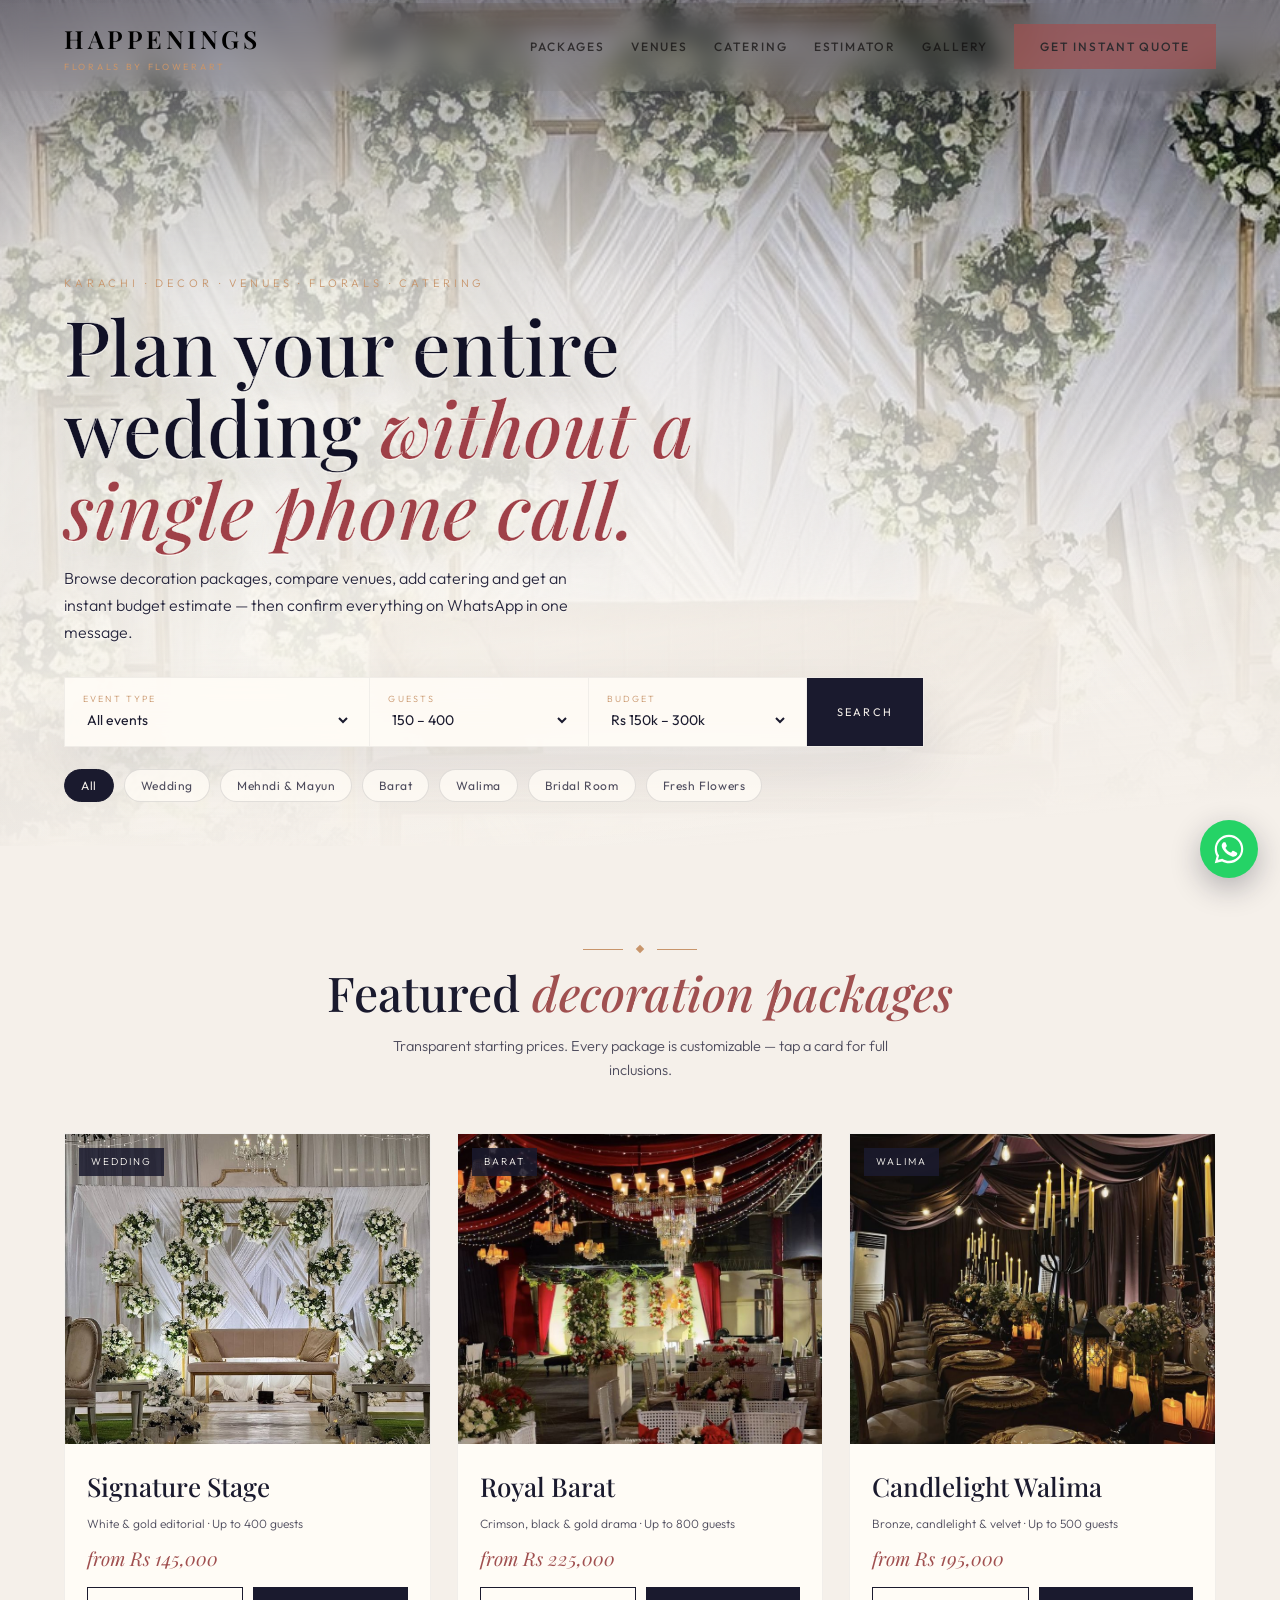
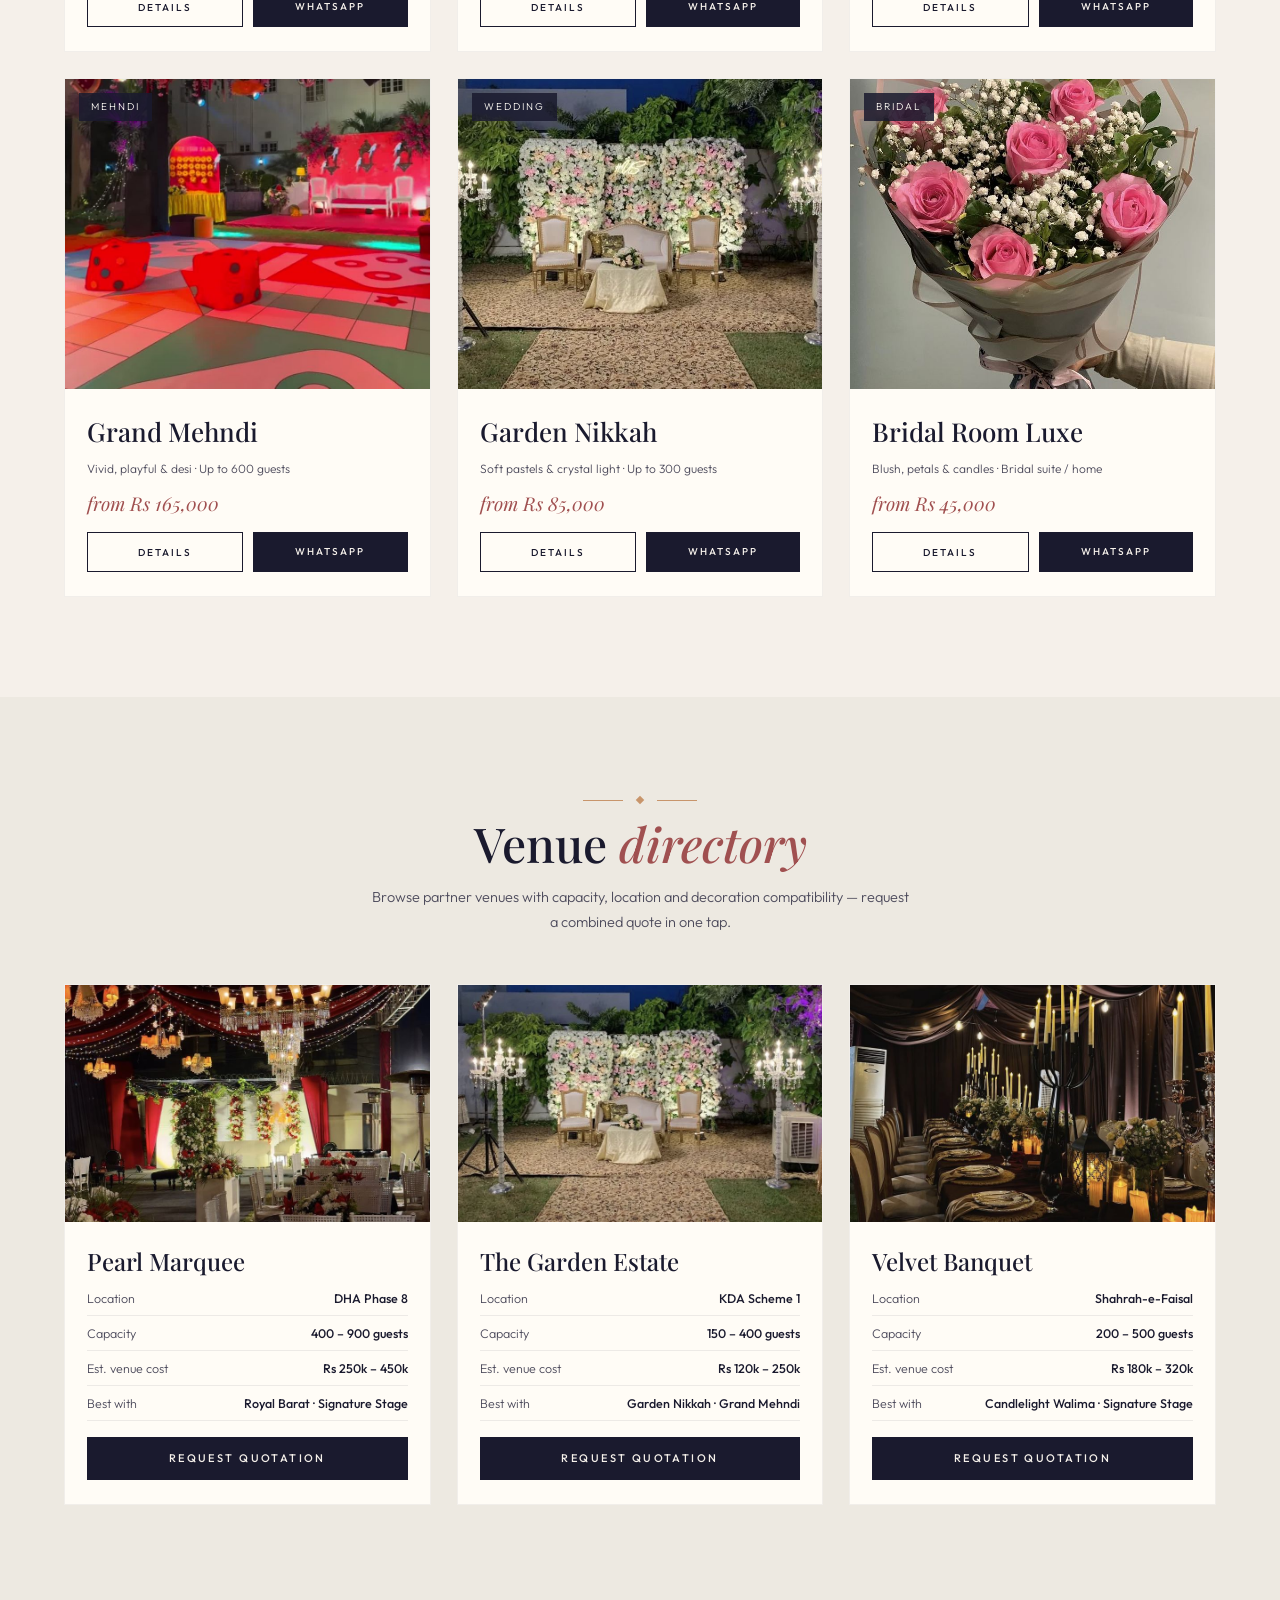
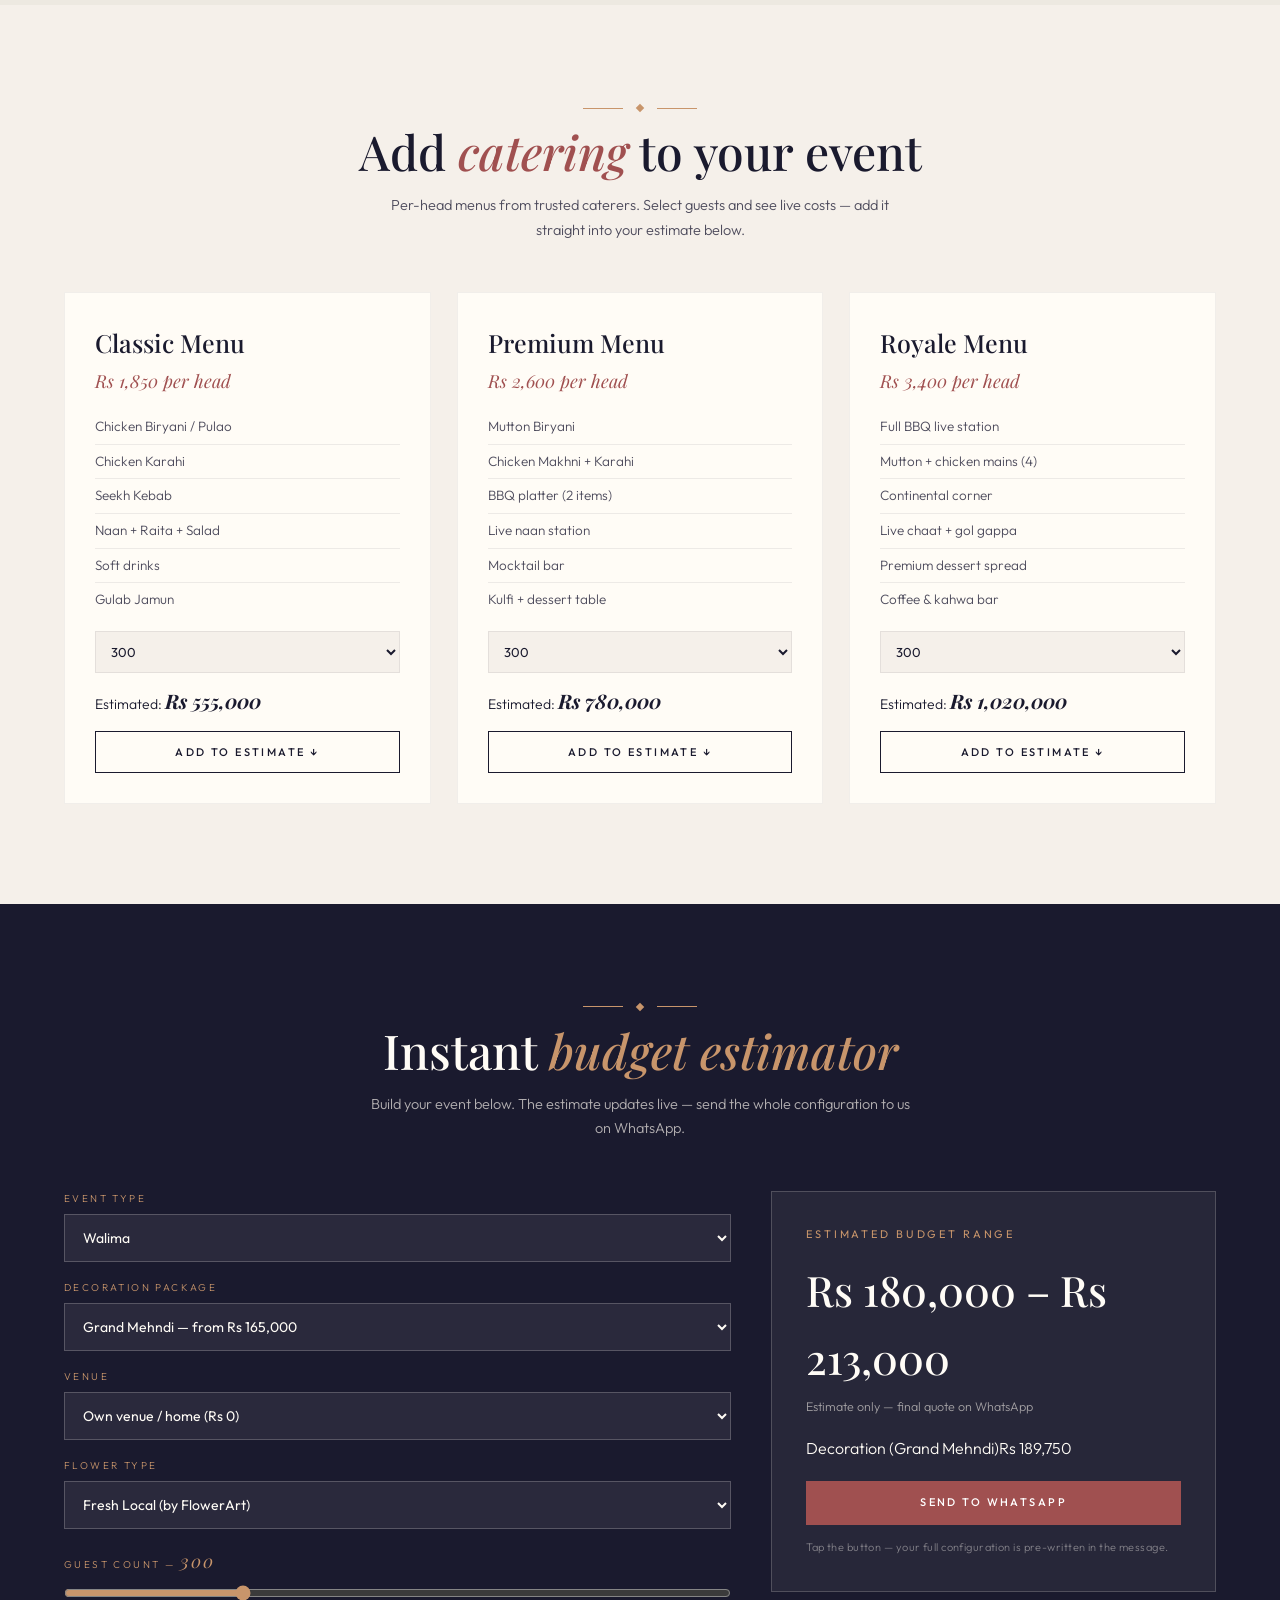
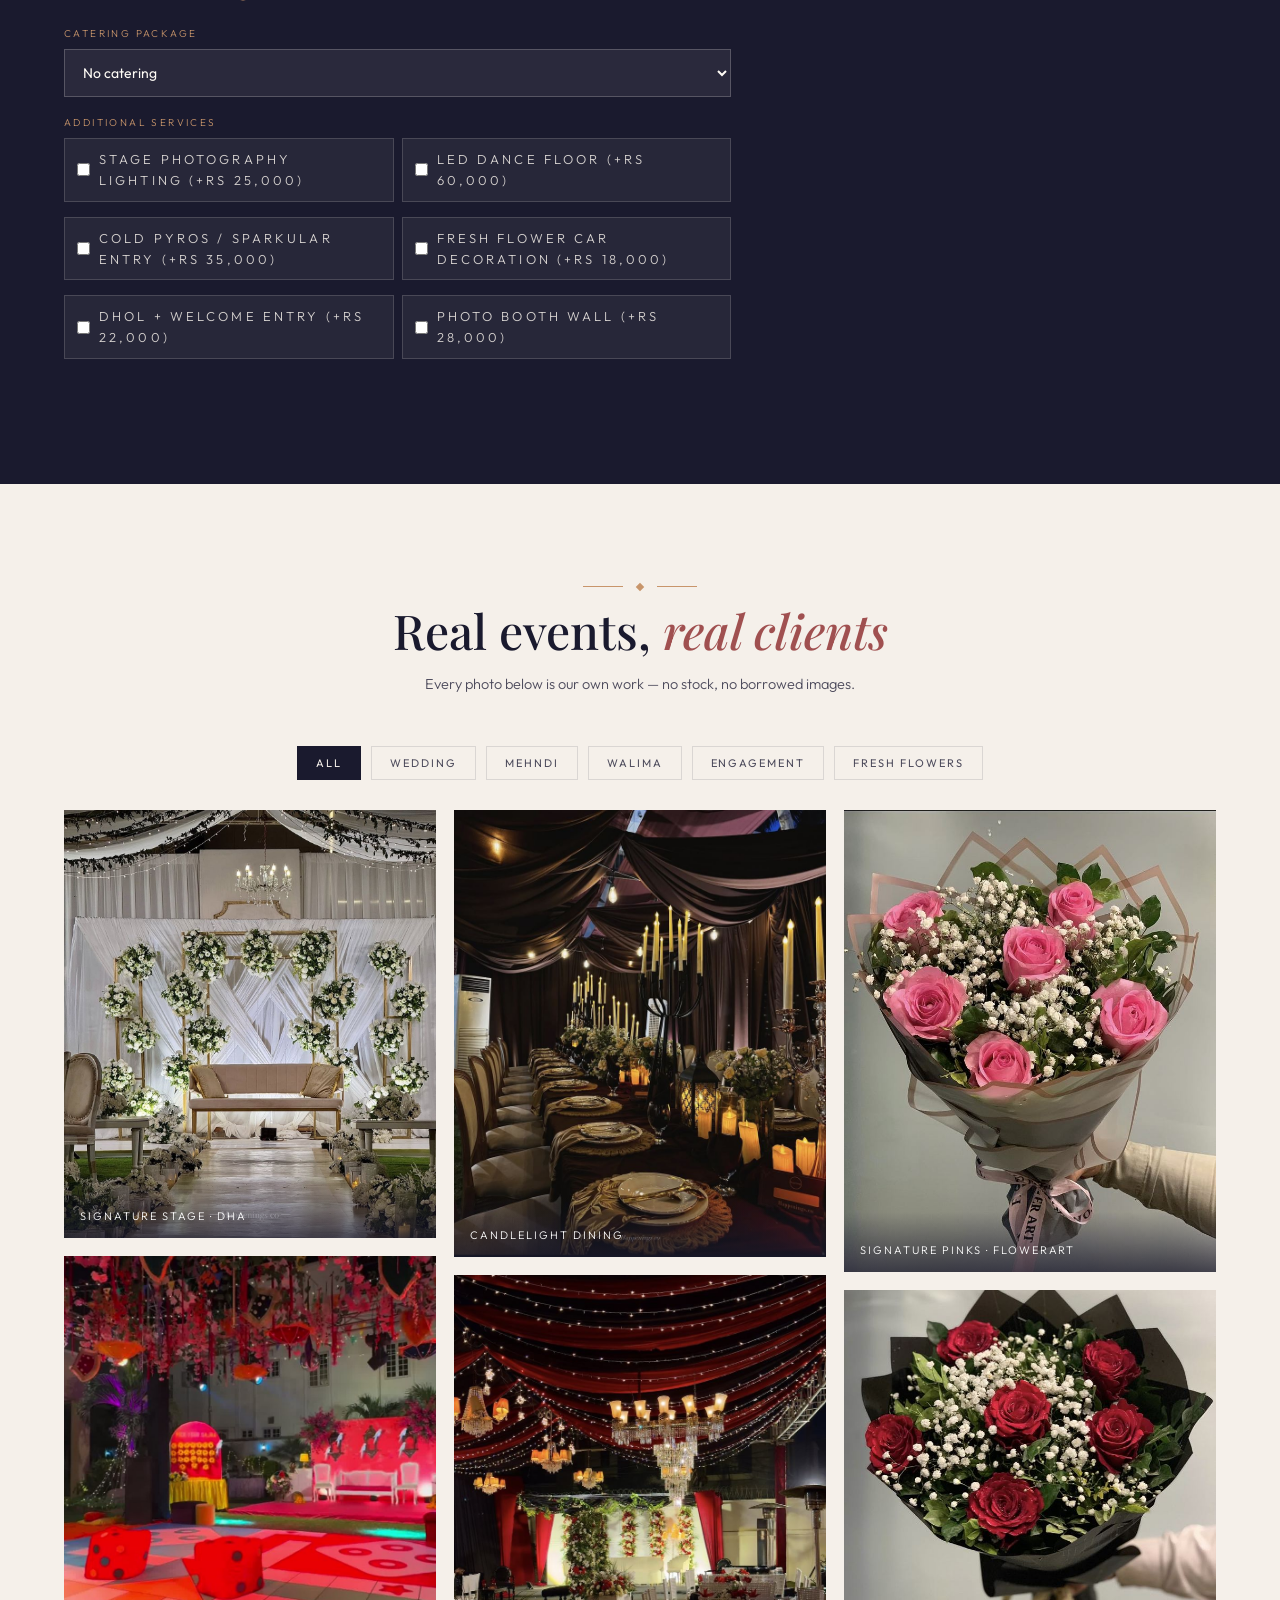
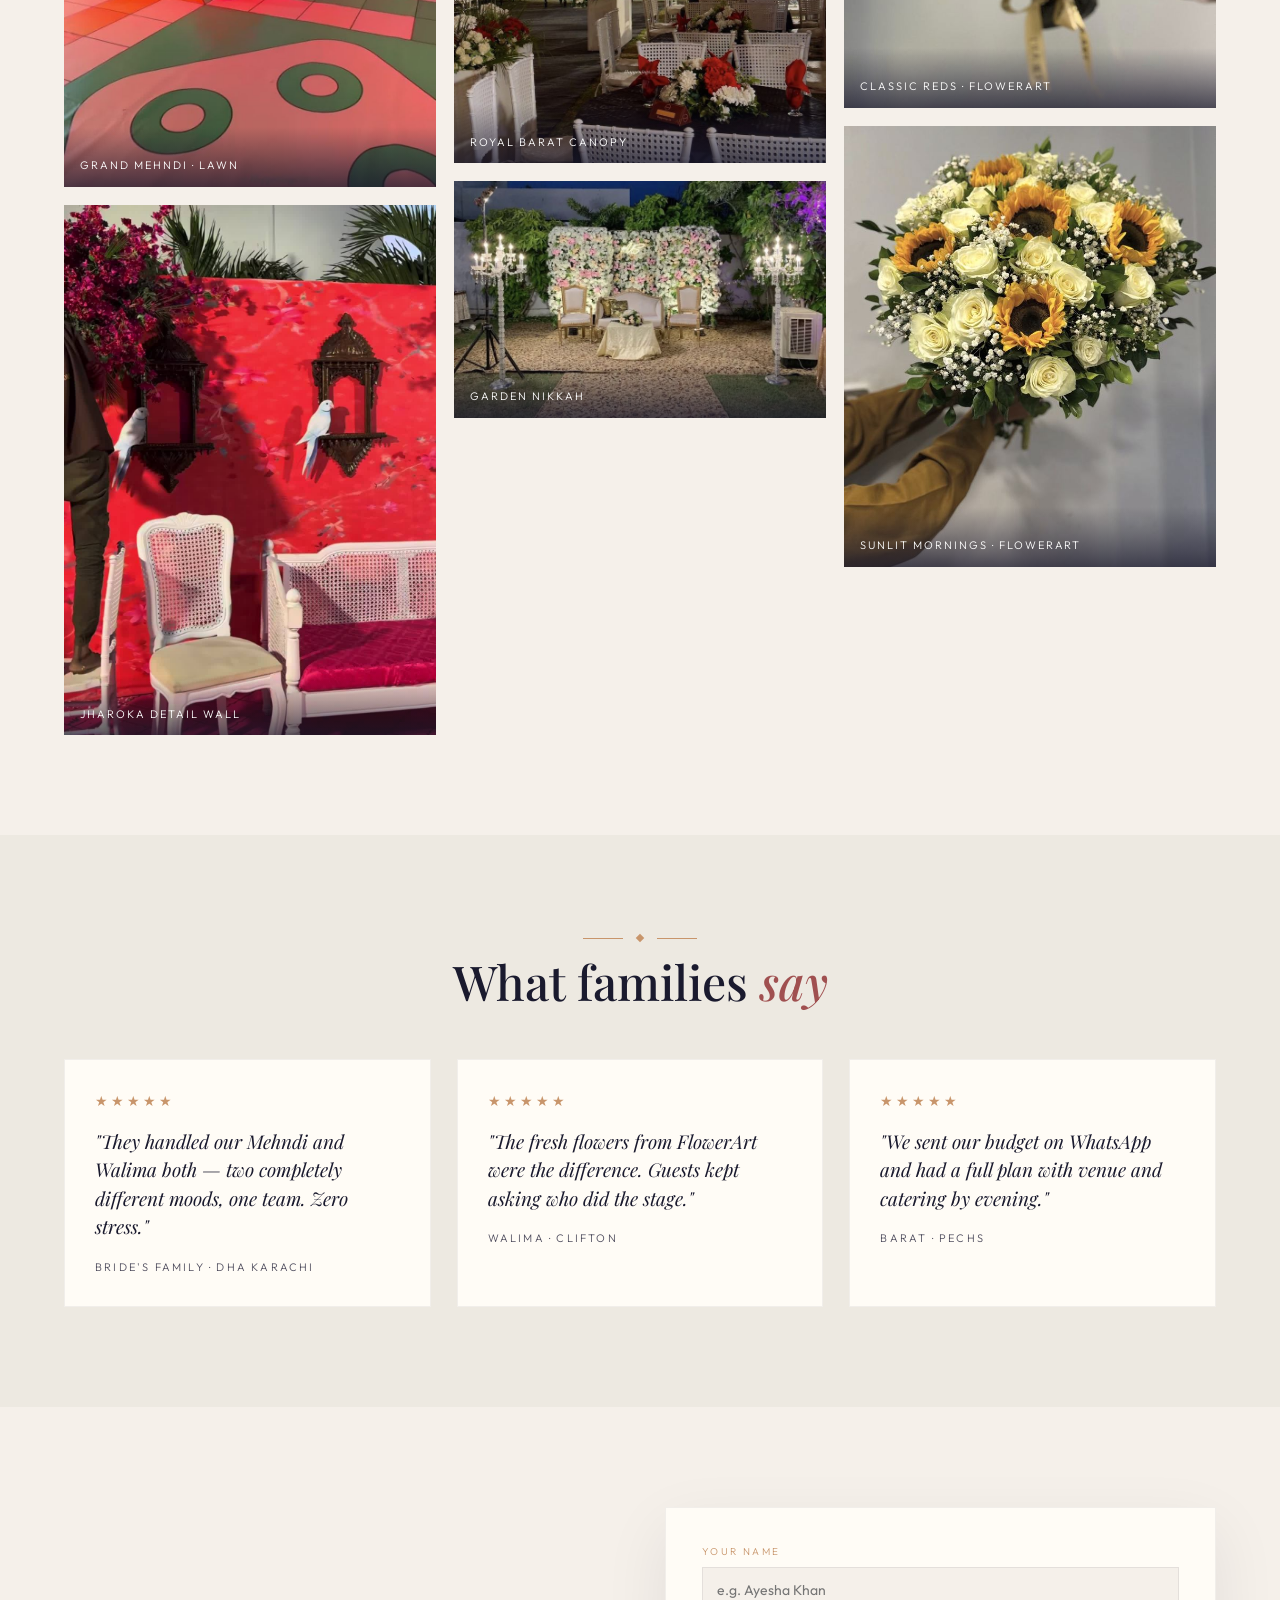
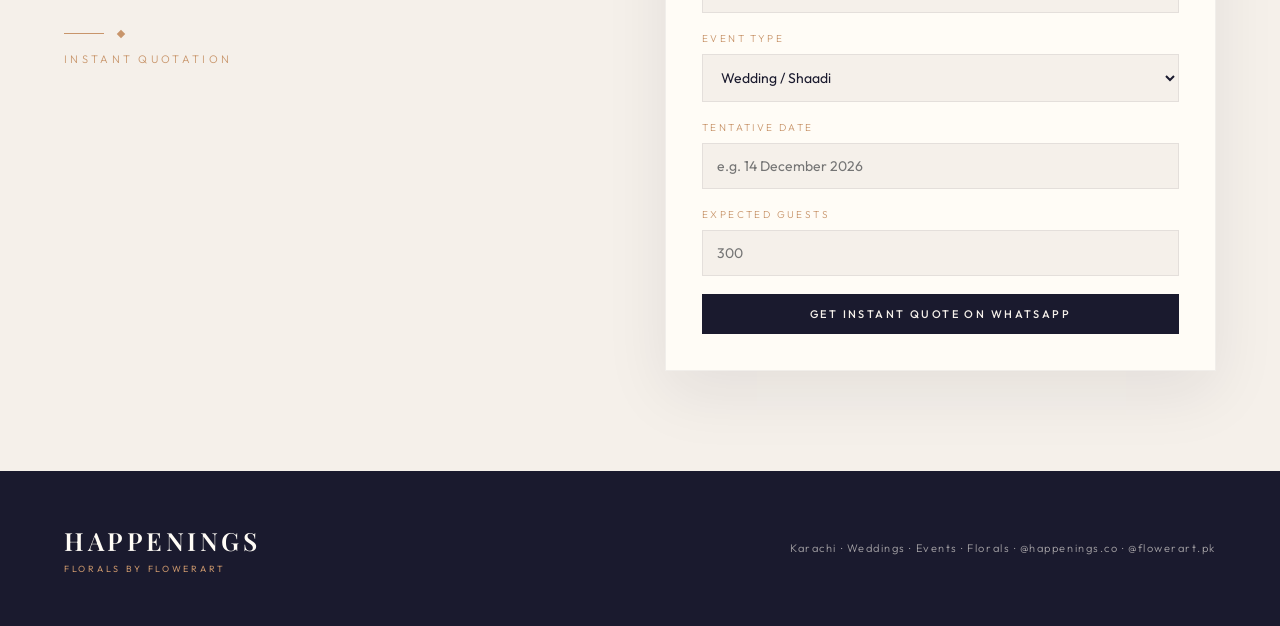
==== commit 3346602b: "Improve hero readability and add petal interaction" ====
--- a/public/index.html
+++ b/public/index.html
@@ -38,11 +38,12 @@
 /* HERO */
 header{min-height:94vh;display:flex;align-items:flex-end;position:relative;overflow:hidden;isolation:isolate}
 .hero-bg{position:absolute;inset:-15%;z-index:0;will-change:transform}
-.hero-veil{position:absolute;inset:0;z-index:1;background:linear-gradient(175deg,rgba(26,26,46,.38) 0%,rgba(26,26,46,.06) 35%,rgba(245,240,234,.92) 75%,#F5F0EA 95%)}
-.hero-inner{width:100%;padding:160px 5vw 44px;position:relative;z-index:2}
-h1{font-family:'Playfair Display',serif;font-weight:500;font-size:clamp(40px,6vw,78px);line-height:1.06;max-width:15ch;color:#1A1A2E;text-shadow:0 1px 24px rgba(245,240,234,.5)}
-h1 em{font-style:italic;color:#A05050}
-.hero-sub{max-width:50ch;margin-top:16px;font-size:16px;color:#4D4B5C;line-height:1.7}
+.hero-veil{position:absolute;inset:0;z-index:1;background:radial-gradient(ellipse at 22% 48%,rgba(255,252,246,.88) 0%,rgba(255,252,246,.66) 31%,rgba(255,252,246,.2) 58%,rgba(255,252,246,0) 78%),linear-gradient(175deg,rgba(26,26,46,.52) 0%,rgba(26,26,46,.16) 34%,rgba(245,240,234,.9) 72%,#F5F0EA 95%)}
+.hero-petals{position:absolute;inset:0;z-index:2;width:100%;height:100%;pointer-events:none;opacity:.92}
+.hero-inner{width:100%;padding:160px 5vw 44px;position:relative;z-index:3}
+h1{font-family:'Playfair Display',serif;font-weight:500;font-size:clamp(40px,6vw,78px);line-height:1.06;max-width:15ch;color:#111126;-webkit-text-stroke:.45px rgba(255,252,246,.78);text-shadow:0 1px 0 rgba(255,252,246,.92),0 4px 18px rgba(255,252,246,.76),0 16px 42px rgba(26,26,46,.28)}
+h1 em{font-style:italic;color:#9F4048;-webkit-text-stroke:.35px rgba(255,252,246,.8);text-shadow:0 1px 0 rgba(255,252,246,.85),0 5px 18px rgba(255,252,246,.75),0 14px 36px rgba(26,26,46,.18)}
+.hero-sub{max-width:50ch;margin-top:16px;font-size:16px;color:#29283f;line-height:1.7;text-shadow:0 1px 0 rgba(255,252,246,.8),0 8px 24px rgba(255,252,246,.65)}
 @keyframes heroIn{from{opacity:0;transform:translateY(40px)}to{opacity:1;transform:none}}
 .hero-anim{opacity:0;animation:heroIn 1s ease forwards}
 
@@ -174,9 +175,9 @@
 
 [data-reveal]{opacity:0;transform:translateY(24px);transition:opacity .75s ease,transform .75s ease}
 [data-reveal].in{opacity:1;transform:none}
-@media(prefers-reduced-motion:reduce){[data-reveal]{opacity:1;transform:none;transition:none}.hero-anim{animation:none;opacity:1}html{scroll-behavior:auto}}
+@media(prefers-reduced-motion:reduce){[data-reveal]{opacity:1;transform:none;transition:none}.hero-anim{animation:none;opacity:1}.hero-petals{display:none}html{scroll-behavior:auto}}
 @media(max-width:980px){.nlinks a:not(.btn-rose){display:none}.g3{grid-template-columns:1fr 1fr}.masonry{column-count:2}.search{grid-template-columns:1fr 1fr}.search button{grid-column:1/-1;padding:14px}.est-grid{grid-template-columns:1fr}.est-out{position:static}.qgrid{grid-template-columns:1fr}.modal{grid-template-columns:1fr;max-height:92vh}.modal .ph{min-height:220px}}
-@media(max-width:600px){.g3{grid-template-columns:1fr}.masonry{column-count:1}section{padding:80px 6vw}.addg{grid-template-columns:1fr}}
+@media(max-width:600px){.g3{grid-template-columns:1fr}.masonry{column-count:1}section{padding:80px 6vw}.addg{grid-template-columns:1fr}.hero-veil{background:radial-gradient(ellipse at 42% 32%,rgba(255,252,246,.84) 0%,rgba(255,252,246,.54) 38%,rgba(255,252,246,.12) 68%,rgba(255,252,246,0) 88%),linear-gradient(180deg,rgba(26,26,46,.52) 0%,rgba(245,240,234,.72) 58%,#F5F0EA 95%)}}
 </style>
 </head>
 <body>
@@ -192,6 +193,7 @@
 <header>
   <div class="hero-bg" id="hero-bg"><img id="hero-img" alt="Luxury wedding stage by Happenings"></div>
   <div class="hero-veil"></div>
+  <canvas class="hero-petals" id="hero-petals" aria-hidden="true"></canvas>
   <div class="hero-inner">
     <p class="hero-anim" style="font-size:11px;letter-spacing:.35em;text-transform:uppercase;color:#C8956B;animation-delay:.2s">Karachi · Decor · Venues · Florals · Catering</p>
     <h1 class="hero-anim" style="margin-top:12px;animation-delay:.45s">Plan your entire wedding <em>without a single phone call.</em></h1>
@@ -330,6 +332,72 @@
 // HERO
 document.getElementById('hero-img').src=I('hero');
 
+// INTERACTIVE HERO PETALS
+function initHeroPetals(){
+  const canvas=document.getElementById('hero-petals'),hero=document.querySelector('header');
+  if(!canvas||!hero||matchMedia('(prefers-reduced-motion: reduce)').matches)return;
+  const ctx=canvas.getContext('2d'),petals=[],colors=['#f2a7ad','#ffd6d2','#c85d67','#c8956b','#fff0db'];
+  let w=0,h=0,dpr=1,raf=0,last=0;
+  function resize(){
+    const r=hero.getBoundingClientRect();
+    dpr=Math.min(window.devicePixelRatio||1,2);
+    w=Math.max(1,Math.round(r.width));h=Math.max(1,Math.round(r.height));
+    canvas.width=Math.round(w*dpr);canvas.height=Math.round(h*dpr);
+    canvas.style.width=w+'px';canvas.style.height=h+'px';
+    ctx.setTransform(dpr,0,0,dpr,0,0);
+  }
+  function addPetal(x,y){
+    petals.push({
+      x,y,vx:(Math.random()-.5)*1.8,vy:-1.6-Math.random()*1.6,
+      spin:(Math.random()-.5)*.16,rot:Math.random()*Math.PI,
+      size:9+Math.random()*13,life:78+Math.random()*48,age:0,
+      color:colors[Math.floor(Math.random()*colors.length)]
+    });
+  }
+  function burst(e){
+    const now=performance.now();
+    if(now-last<34)return;
+    last=now;
+    bloom(e, e.pointerType==='touch'?5:3, 24, 18);
+    if(!raf)raf=requestAnimationFrame(draw);
+  }
+  function bloom(e,count,spreadX,spreadY){
+    const r=hero.getBoundingClientRect();
+    const x=e.clientX-r.left,y=e.clientY-r.top;
+    if(x<0||x>w||y<0||y>h)return;
+    for(let i=0;i<count;i++)addPetal(x+(Math.random()-.5)*spreadX,y+(Math.random()-.5)*spreadY);
+    if(!raf)raf=requestAnimationFrame(draw);
+  }
+  function drawPetal(p){
+    const alpha=Math.max(0,1-p.age/p.life);
+    ctx.save();
+    ctx.translate(p.x,p.y);ctx.rotate(p.rot);
+    ctx.globalAlpha=alpha*.9;
+    ctx.fillStyle=p.color;
+    ctx.beginPath();
+    ctx.ellipse(0,0,p.size*.42,p.size,0,0,Math.PI*2);
+    ctx.fill();
+    ctx.strokeStyle='rgba(255,252,246,.62)';
+    ctx.lineWidth=.7;
+    ctx.beginPath();ctx.moveTo(0,-p.size*.72);ctx.quadraticCurveTo(p.size*.18,0,0,p.size*.72);ctx.stroke();
+    ctx.restore();
+  }
+  function draw(){
+    ctx.clearRect(0,0,w,h);
+    for(let i=petals.length-1;i>=0;i--){
+      const p=petals[i];
+      p.age++;p.vy+=.035;p.x+=p.vx+Math.sin(p.age*.08)*.65;p.y+=p.vy;p.rot+=p.spin;
+      drawPetal(p);
+      if(p.age>p.life||p.y>h+40)petals.splice(i,1);
+    }
+    raf=petals.length?requestAnimationFrame(draw):0;
+  }
+  resize();
+  addEventListener('resize',resize,{passive:true});
+  hero.addEventListener('pointermove',burst,{passive:true});
+  hero.addEventListener('pointerdown',e=>bloom(e,12,44,34),{passive:true});
+}
+
 // PARALLAX + NAV + PROGRESS
 window.addEventListener('scroll',()=>{
   const y=window.scrollY;
@@ -414,7 +482,7 @@
 function initReveal(){document.querySelectorAll('[data-reveal]:not(.in)').forEach(el=>obs.observe(el))}
 
 // INIT
-renderChips();renderPkgs();initReveal();
+renderChips();renderPkgs();initReveal();initHeroPetals();
 </script>
 </body>
-</html>+</html>
